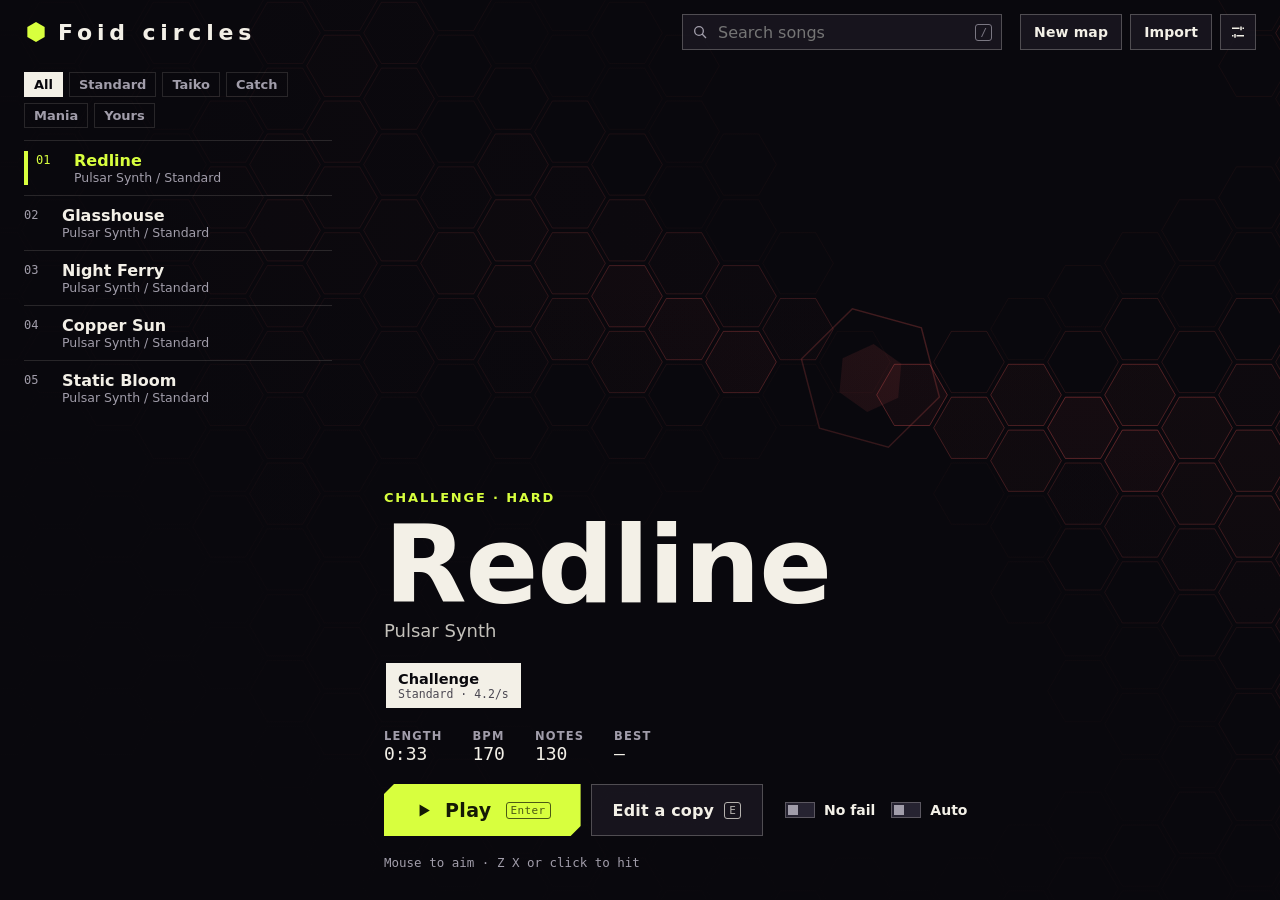
==== index.html @ f49dcea0 "Change title and logo text from 'Pulsar' to 'Foid circles'" ====
<!DOCTYPE html>
<html lang="en">
<head>
<meta charset="utf-8">
<meta name="viewport" content="width=device-width, initial-scale=1">
<title>Foid circles</title>
<link rel="stylesheet" href="css/style.css">
</head>
<body>

<svg width="0" height="0" style="position:absolute" aria-hidden="true">
  <symbol id="i-hex" viewBox="0 0 24 24"><path d="M12 2l8.66 5v10L12 22l-8.66-5V7z" fill="currentColor"/></symbol>
  <symbol id="i-play" viewBox="0 0 24 24"><path d="M7 4.5v15L20 12z" fill="currentColor"/></symbol>
  <symbol id="i-pause" viewBox="0 0 24 24"><path d="M6 4.5h4.5v15H6zM13.5 4.5H18v15h-4.5z" fill="currentColor"/></symbol>
  <symbol id="i-back" viewBox="0 0 24 24"><path d="M14.5 5l-7 7 7 7" fill="none" stroke="currentColor" stroke-width="2.4"/></symbol>
  <symbol id="i-gear" viewBox="0 0 24 24"><path d="M4 7h10M18 7h2M4 17h2M10 17h10" fill="none" stroke="currentColor" stroke-width="2"/><path d="M16 4.5v5M8 14.5v5" fill="none" stroke="currentColor" stroke-width="2"/></symbol>
  <symbol id="i-search" viewBox="0 0 24 24"><path d="M10.5 4a6.5 6.5 0 1 1 0 13 6.5 6.5 0 0 1 0-13zM15.5 15.5L21 21" fill="none" stroke="currentColor" stroke-width="2"/></symbol>
  <symbol id="i-undo" viewBox="0 0 24 24"><path d="M9 5L4 10l5 5M4 10h10a5 5 0 0 1 0 10h-3" fill="none" stroke="currentColor" stroke-width="2"/></symbol>
  <symbol id="i-redo" viewBox="0 0 24 24"><path d="M15 5l5 5-5 5M20 10H10a5 5 0 0 0 0 10h3" fill="none" stroke="currentColor" stroke-width="2"/></symbol>
  <symbol id="i-start" viewBox="0 0 24 24"><path d="M6 5v14M19 5L9 12l10 7z" fill="currentColor" stroke="currentColor" stroke-width="1.6"/></symbol>
  <symbol id="i-prev" viewBox="0 0 24 24"><path d="M12 5L3 12l9 7zM21 5l-9 7 9 7z" fill="currentColor"/></symbol>
  <symbol id="i-next" viewBox="0 0 24 24"><path d="M12 5l9 7-9 7zM3 5l9 7-9 7z" fill="currentColor"/></symbol>
  <symbol id="i-select" viewBox="0 0 24 24"><path d="M6 3l13 9.5-6 1 3.5 6.5-2.5 1.3-3.4-6.6L6 19z" fill="currentColor"/></symbol>
  <symbol id="i-note" viewBox="0 0 24 24"><path d="M12 3l7.8 4.5v9L12 21l-7.8-4.5v-9z" fill="none" stroke="currentColor" stroke-width="2.2"/><path d="M12 9l2.6 1.5v3L12 15l-2.6-1.5v-3z" fill="currentColor"/></symbol>
  <symbol id="i-slider" viewBox="0 0 24 24"><path d="M5 18C5 8 12 16 19 6" fill="none" stroke="currentColor" stroke-width="2.4"/><path d="M5 15.5l2.2 1.2v2.6L5 20.5l-2.2-1.2v-2.6zM19 3.5l2.2 1.2v2.6L19 8.5l-2.2-1.2V4.7z" fill="currentColor"/></symbol>
  <symbol id="i-spin" viewBox="0 0 24 24"><path d="M12 3l7.8 4.5v9L12 21l-7.8-4.5V9" fill="none" stroke="currentColor" stroke-width="2"/><path d="M12 8l3.5 2v4L12 16l-3.5-2v-2" fill="none" stroke="currentColor" stroke-width="2"/></symbol>
  <symbol id="i-rec" viewBox="0 0 24 24"><path d="M12 4l6.9 4v8L12 20l-6.9-4V8z" fill="currentColor"/></symbol>
  <symbol id="i-down" viewBox="0 0 24 24"><path d="M12 3v12M6.5 10l5.5 5.5 5.5-5.5M4 20.5h16" fill="none" stroke="currentColor" stroke-width="2"/></symbol>
</svg>

<canvas id="stage"></canvas>
<canvas id="art" class="hidden"></canvas>

<!-- ============ Song select ============ -->
<section id="menu" class="screen hidden">
  <header class="topbar">
    <div class="logo"><svg class="i"><use href="#i-hex"/></svg><span>Foid circles</span></div>
    <label class="search">
      <svg class="i" aria-hidden="true"><use href="#i-search"/></svg>
      <input id="search" type="search" placeholder="Search songs" aria-label="Search songs" autocomplete="off">
      <kbd>/</kbd>
    </label>
    <div class="top-actions">
      <button class="btn" id="btn-new">New map</button>
      <button class="btn" id="btn-import">Import</button>
      <button class="btn square" id="btn-settings" aria-label="Settings"><svg class="i" aria-hidden="true"><use href="#i-gear"/></svg></button>
      <input type="file" id="file" accept=".osz,.olz,.osu" multiple class="hidden">
    </div>
  </header>

  <div class="crate">
    <nav class="index" aria-label="Songs">
      <div class="filters" id="filters"></div>
      <ol id="library"></ol>
    </nav>

    <main class="hero" id="hero">
      <div id="notice" class="hidden" role="alert"></div>
      <p class="kicker" id="hero-kicker"></p>
      <h1 id="hero-title"></h1>
      <p class="artist" id="hero-artist"></p>
      <div class="diffs" id="hero-diffs" role="radiogroup" aria-label="Difficulty"></div>
      <dl class="facts" id="hero-facts"></dl>
      <div class="actions">
        <button class="play" id="btn-play"><svg class="i" aria-hidden="true"><use href="#i-play"/></svg>Play<kbd>Enter</kbd></button>
        <button class="btn big" id="btn-edit"><span id="btn-edit-label">Edit</span><kbd>E</kbd></button>
        <div class="mods">
          <label class="switch"><input type="checkbox" id="mod-nofail"><span class="track"></span><span>No fail</span></label>
          <label class="switch"><input type="checkbox" id="mod-auto"><span class="track"></span><span>Auto</span></label>
        </div>
      </div>
      <div class="hero-foot">
        <p class="keyline" id="hero-keys"></p>
        <button class="link" id="btn-remove">Remove</button>
      </div>
    </main>
  </div>

  <aside id="settings" class="drawer" aria-label="Settings">
    <div class="drawer-head">
      <h2>Settings</h2>
      <button class="btn" id="settings-close">Done</button>
    </div>
    <h3>Sound</h3>
    <label class="slide"><span class="slide-top"><span>Music</span><output id="set-music-val"></output></span><input type="range" id="set-music" min="0" max="1" step="0.05"></label>
    <label class="slide"><span class="slide-top"><span>Hit sounds</span><output id="set-sfx-val"></output></span><input type="range" id="set-sfx" min="0" max="1" step="0.05"></label>
    <label class="slide"><span class="slide-top"><span>Audio offset</span><output id="set-offset-val"></output></span><input type="range" id="set-offset" min="-150" max="150" step="5"><small>If you always hit late, raise this. If early, lower it.</small></label>
    <h3>Gameplay</h3>
    <label class="slide"><span class="slide-top"><span>Mania scroll time</span><output id="set-scroll-val"></output></span><input type="range" id="set-scroll" min="250" max="1500" step="25"><small>Lower means faster notes.</small></label>
    <h3>Controls</h3>
    <dl class="ctl">
      <div><dt>Standard</dt><dd>Mouse to aim, <kbd>Z</kbd> <kbd>X</kbd> or click</dd></div>
      <div><dt>Taiko</dt><dd><kbd>F</kbd> <kbd>J</kbd> center, <kbd>D</kbd> <kbd>K</kbd> rim</dd></div>
      <div><dt>Catch</dt><dd><kbd>←</kbd> <kbd>→</kbd> move, <kbd>Shift</kbd> dash</dd></div>
      <div><dt>Mania</dt><dd>Keys shown under the columns</dd></div>
      <div><dt>In a song</dt><dd><kbd>Esc</kbd> pause, <kbd>Space</kbd> skip intro</dd></div>
    </dl>
  </aside>

  <section id="newmap" class="modal hidden" role="dialog" aria-modal="true" aria-labelledby="nm-heading">
    <form class="sheet" id="newmap-form">
      <h2 id="nm-heading">New map</h2>
      <div class="sheet-row">
        <span class="sheet-label">Song</span>
        <button type="button" class="btn wide file-btn" id="nm-pick"><span id="nm-file-name">Choose an audio file</span></button>
        <input type="file" id="nm-file" accept="audio/*,.mp3,.ogg,.wav,.flac,.m4a" class="hidden">
        <span class="sheet-or">or use a Pulsar song</span>
        <div class="chips" id="nm-sources"></div>
      </div>
      <div class="sheet-grid">
        <label class="field-stack"><span>Title</span><input type="text" id="nm-title" autocomplete="off"></label>
        <label class="field-stack"><span>Artist</span><input type="text" id="nm-artist" autocomplete="off"></label>
        <label class="field-stack"><span>Mapped by</span><input type="text" id="nm-creator" autocomplete="off"></label>
      </div>
      <div class="sheet-row">
        <span class="sheet-label">Type of map</span>
        <div class="modes" id="nm-modes">
          <button type="button" data-mode="0"><b>Standard</b><small>Aim and click</small></button>
          <button type="button" data-mode="1"><b>Taiko</b><small>Two drums, one lane</small></button>
          <button type="button" data-mode="2"><b>Catch</b><small>Slide to catch</small></button>
          <button type="button" data-mode="3"><b>Mania</b><small>Falling columns</small></button>
        </div>
        <div class="stepper hidden" id="nm-keys-row">
          <span>Keys</span>
          <button type="button" class="btn" id="nm-keys-down" aria-label="Fewer keys">−</button>
          <b id="nm-keys">4</b>
          <button type="button" class="btn" id="nm-keys-up" aria-label="More keys">+</button>
        </div>
      </div>
      <p id="nm-error" class="sheet-error hidden" role="alert"></p>
      <div class="sheet-foot">
        <span class="sheet-need" id="nm-need">Pick a song to continue.</span>
        <button type="button" class="btn" id="nm-cancel">Cancel</button>
        <button type="submit" class="play small" id="nm-create">Start mapping</button>
      </div>
    </form>
  </section>
</section>

<!-- ============ Loading ============ -->
<section id="loading" class="screen center hidden">
  <div class="loader">
    <svg class="i spinner" aria-hidden="true"><use href="#i-hex"/></svg>
    <div id="loading-text" role="status">Loading</div>
  </div>
</section>

<!-- ============ Pause ============ -->
<section id="pause" class="screen center dim hidden">
  <div class="pause-box">
    <p class="kicker" id="pause-song"></p>
    <h2>Paused</h2>
    <div class="stack">
      <button class="play" id="btn-resume"><svg class="i" aria-hidden="true"><use href="#i-play"/></svg>Continue<kbd>Esc</kbd></button>
      <button class="btn big" id="btn-retry">Start over</button>
      <button class="btn big" id="btn-quit">Quit to songs</button>
    </div>
  </div>
</section>

<!-- ============ Results ============ -->
<section id="results" class="screen center hidden">
  <div class="results">
    <div class="grade" id="res-grade-wrap">
      <svg viewBox="0 0 100 100" aria-hidden="true"><path d="M50 3l40.7 23.5v47L50 97 9.3 73.5v-47z"/></svg>
      <span id="res-grade"></span>
    </div>
    <div class="res-body">
      <p class="kicker" id="res-sub"></p>
      <h2 id="res-title"></h2>
      <p class="res-score" id="res-score"></p>
      <p class="res-new hidden" id="res-best">New best score</p>
      <dl class="facts">
        <div><dt>Accuracy</dt><dd id="res-acc"></dd></div>
        <div><dt>Best combo</dt><dd id="res-combo"></dd></div>
      </dl>
      <div class="hitbar" aria-hidden="true">
        <i id="res-bar-perfect" class="p"></i><i id="res-bar-great" class="g"></i><i id="res-bar-ok" class="o"></i><i id="res-bar-miss" class="m"></i>
      </div>
      <dl class="hits">
        <div class="p"><dt>Perfect</dt><dd id="res-perfect"></dd></div>
        <div class="g"><dt>Great</dt><dd id="res-great"></dd></div>
        <div class="o"><dt>OK</dt><dd id="res-ok"></dd></div>
        <div class="m"><dt>Miss</dt><dd id="res-miss"></dd></div>
      </dl>
      <p class="res-timing" id="res-timing"></p>
      <div class="actions">
        <button class="play" id="res-retry"><svg class="i" aria-hidden="true"><use href="#i-play"/></svg>Play again<kbd>Enter</kbd></button>
        <button class="btn big" id="res-back">Back to songs<kbd>Esc</kbd></button>
      </div>
    </div>
  </div>
</section>

<!-- ============ Editor ============ -->
<section id="editor" class="screen hidden">
  <header class="ed-top">
    <button class="btn" id="ed-exit"><svg class="i" aria-hidden="true"><use href="#i-back"/></svg>Songs</button>
    <div class="ed-name">
      <b id="ed-title"></b>
      <span><span id="ed-version"></span> · <span id="ed-mode"></span> · <span id="ed-saved">All changes saved</span></span>
    </div>
    <div class="ed-top-actions">
      <button class="btn square" id="ed-undo" aria-label="Undo" title="Undo (Ctrl+Z)"><svg class="i" aria-hidden="true"><use href="#i-undo"/></svg></button>
      <button class="btn square" id="ed-redo" aria-label="Redo" title="Redo (Ctrl+Y)"><svg class="i" aria-hidden="true"><use href="#i-redo"/></svg></button>
      <button class="btn" id="ed-help-btn" title="Keyboard shortcuts (?)">Help</button>
      <button class="btn" id="ed-export" title="Save as an .osz file"><svg class="i" aria-hidden="true"><use href="#i-down"/></svg>Export</button>
      <button class="btn" id="ed-watch" title="Watch it play itself (Shift+T)">Watch</button>
      <button class="play small" id="ed-test" title="Play from the playhead (T)"><svg class="i" aria-hidden="true"><use href="#i-play"/></svg>Test<kbd>T</kbd></button>
    </div>
  </header>

  <aside class="ed-left">
    <h3>Tools</h3>
    <div id="ed-tools"></div>
    <h3>Snap <kbd>[</kbd> <kbd>]</kbd></h3>
    <div id="ed-snaps"></div>
    <h3>Options</h3>
    <div id="ed-opts"></div>
  </aside>

  <div class="ed-stage">
    <canvas id="ed-canvas"></canvas>
    <p id="ed-hint" class="ed-hint"></p>
    <p id="ed-rec-banner" class="ed-rec hidden">Recording. Press <span id="ed-hint-keys"></span> along with the song. <kbd>Esc</kbd> stops.</p>
    <div id="ed-empty" class="ed-empty hidden">
      <h3>Three steps to a map</h3>
      <ol>
        <li>Open <b>Timing</b> and check the beat. Turn on the metronome and press <kbd>Space</kbd>.</li>
        <li>Place notes with the mouse, or press <kbd>R</kbd> and tap along with the song.</li>
        <li>Press <kbd>T</kbd> to play it. <kbd>Esc</kbd> brings you back here.</li>
      </ol>
    </div>
    <div id="ed-toast" class="ed-toast hidden" role="status"></div>
  </div>

  <aside class="ed-right">
    <div id="ed-tabs" class="ed-tabs" role="tablist">
      <button data-tab="note" role="tab">Note</button>
      <button data-tab="timing" role="tab">Timing</button>
      <button data-tab="map" role="tab">Map</button>
    </div>
    <div id="ed-panel-body" class="ed-panel"></div>
    <input type="file" id="ed-bg-file" accept="image/*" class="hidden">
  </aside>

  <footer class="ed-bottom">
    <div class="ed-transport">
      <button class="btn square" id="ed-start" aria-label="Go to start" title="Go to start (Home)"><svg class="i" aria-hidden="true"><use href="#i-start"/></svg></button>
      <button class="btn square" id="ed-back-step" aria-label="Back one beat" title="Back one beat (Down arrow)"><svg class="i" aria-hidden="true"><use href="#i-prev"/></svg></button>
      <button class="play square" id="ed-play" aria-label="Play" title="Play or pause (Space)"><svg class="i" aria-hidden="true"><use id="ed-play-icon" href="#i-play"/></svg></button>
      <button class="btn square" id="ed-fwd-step" aria-label="Forward one beat" title="Forward one beat (Up arrow)"><svg class="i" aria-hidden="true"><use href="#i-next"/></svg></button>
      <div class="ed-clock"><b id="ed-time">0:00.000</b><span id="ed-pos"></span></div>
      <div class="ed-spacer"></div>
      <button class="btn rec" id="ed-record" aria-pressed="false" title="Tap along to place notes (R)"><svg class="i" aria-hidden="true"><use href="#i-rec"/></svg>Record<kbd>R</kbd></button>
      <div class="ed-rate" id="ed-rate" role="group" aria-label="Playback speed"></div>
    </div>
    <div class="ed-line-wrap"><canvas id="ed-line"></canvas></div>
  </footer>

  <div id="ed-help" class="modal hidden" role="dialog" aria-modal="true" aria-labelledby="ed-help-title">
    <div class="sheet">
      <h2 id="ed-help-title">Keys and mouse</h2>
      <dl class="ctl two">
        <div><dt>Play or pause</dt><dd><kbd>Space</kbd></dd></div>
        <div><dt>Move by snap</dt><dd><kbd>←</kbd> <kbd>→</kbd> or mouse wheel</dd></div>
        <div><dt>Move by beat</dt><dd><kbd>↑</kbd> <kbd>↓</kbd> or <kbd>Shift</kbd> + wheel</dd></div>
        <div><dt>Zoom</dt><dd><kbd>Ctrl</kbd> + wheel</dd></div>
        <div><dt>Choose a tool</dt><dd><kbd>1</kbd> to <kbd>5</kbd></dd></div>
        <div><dt>Finer or coarser snap</dt><dd><kbd>[</kbd> <kbd>]</kbd></dd></div>
        <div><dt>Delete a note</dt><dd>Right-click it, or <kbd>Del</kbd></dd></div>
        <div><dt>Remove a slider point</dt><dd>Double-click it</dd></div>
        <div><dt>Undo, redo</dt><dd><kbd>Ctrl</kbd> <kbd>Z</kbd>, <kbd>Ctrl</kbd> <kbd>Y</kbd></dd></div>
        <div><dt>Copy, cut, paste</dt><dd><kbd>Ctrl</kbd> <kbd>C</kbd> <kbd>X</kbd> <kbd>V</kbd></dd></div>
        <div><dt>Select all</dt><dd><kbd>Ctrl</kbd> <kbd>A</kbd></dd></div>
        <div><dt>Move selection in time</dt><dd><kbd>Ctrl</kbd> <kbd>←</kbd> <kbd>→</kbd></dd></div>
        <div><dt>Record</dt><dd><kbd>R</kbd>, then tap along</dd></div>
        <div><dt>Test from here</dt><dd><kbd>T</kbd></dd></div>
        <div><dt>Watch it play</dt><dd><kbd>Shift</kbd> <kbd>T</kbd></dd></div>
        <div><dt>Metronome, hit sounds</dt><dd><kbd>M</kbd>, <kbd>H</kbd></dd></div>
        <div><dt>New combo</dt><dd><kbd>N</kbd></dd></div>
        <div><dt>Grid</dt><dd><kbd>G</kbd></dd></div>
      </dl>
      <div class="sheet-foot"><button class="btn" id="ed-help-close">Close</button></div>
    </div>
  </div>
</section>

<script src="js/mapformat.js"></script>
<script src="js/mapwrite.js"></script>
<script src="js/music.js"></script>
<script src="js/game.js"></script>
<script src="js/modes.js"></script>
<script src="js/art.js"></script>
<script src="js/editor.js"></script>
<script src="js/app.js"></script>
</body>
</html>
---- css/style.css ----
:root {
  --ink-0: #09080d; --ink-1: #111017; --ink-2: #1a1822; --ink-3: #262331;
  --line: rgba(243, 240, 231, 0.13); --line-2: rgba(243, 240, 231, 0.26);
  --bone: #f3f0e7; --mute: #a19daa; --acid: #d8ff3e; --acid-ink: #151a05;
  --coral: #ff7a66; --teal: #5eead4; --violet: #a5b4fc; --honey: #ffd479; --red: #ff4d5e;
  --display: "Bahnschrift", "DIN Alternate", "Avenir Next Condensed", "Segoe UI", system-ui, sans-serif;
  --mono: "Cascadia Mono", ui-monospace, Consolas, monospace;
  --cut: polygon(10px 0, 100% 0, 100% calc(100% - 10px), calc(100% - 10px) 100%, 0 100%, 0 10px);
  font-family: var(--display);
  color-scheme: dark;
}
* { box-sizing: border-box; }
html, body { margin: 0; height: 100%; background: var(--ink-0); color: var(--bone); overflow: hidden; }
.hidden { display: none !important; }
button { font: inherit; color: inherit; cursor: pointer; background: none; border: 0; padding: 0; }
button:disabled { cursor: not-allowed; opacity: 0.4; }
:focus-visible { outline: 2px solid var(--acid); outline-offset: 2px; }
input { font: inherit; color: inherit; }
h1, h2, h3, p, ol, dl, dd { margin: 0; padding: 0; }
ol { list-style: none; }
.i { width: 1em; height: 1em; flex: none; display: inline-block; }

kbd {
  font: 500 11px/1 var(--mono);
  color: inherit; opacity: 0.72;
  border: 1px solid currentColor; border-radius: 3px;
  padding: 2px 4px; margin-left: 2px;
}

#stage { position: fixed; inset: 0; width: 100%; height: 100%; display: block; touch-action: none; }
#stage.live { cursor: none; }
#art { position: fixed; inset: 0; width: 100%; height: 100%; display: block; z-index: 1; }
.screen { position: fixed; inset: 0; z-index: 2; }
.center { display: grid; place-items: center; padding: 20px; }
.dim { background: rgba(9, 8, 13, 0.82); }

/* ---------- Controls ---------- */

.btn {
  display: inline-flex; align-items: center; justify-content: center; gap: 8px;
  min-height: 36px; padding: 0 14px;
  background: rgba(26, 24, 34, 0.82);
  box-shadow: inset 0 0 0 1px var(--line-2);
  font-weight: 600; font-size: 14px; letter-spacing: 0.01em;
  transition: background 0.1s, color 0.1s;
}
.btn:hover:not(:disabled) { background: var(--bone); color: var(--ink-0); }
.btn.big { min-height: 52px; padding: 0 22px; font-size: 16px; }
.btn.square { width: 36px; padding: 0; font-size: 18px; }
.btn.wide { width: 100%; }
.btn.small { min-height: 30px; padding: 0 8px; font-family: var(--mono); font-weight: 500; font-size: 12px; }
.btn[aria-pressed="true"] { background: var(--acid); color: var(--acid-ink); box-shadow: none; }
.btn.danger:hover:not(:disabled) { background: var(--red); color: #1c0408; }
.btn.primary-soft { box-shadow: inset 0 0 0 1px var(--acid); color: var(--acid); }
.btn.primary-soft:hover { background: var(--acid); color: var(--acid-ink); }

.play {
  display: inline-flex; align-items: center; justify-content: center; gap: 12px;
  min-height: 52px; padding: 0 30px;
  background: var(--acid); color: var(--acid-ink);
  font-weight: 700; font-size: 19px; letter-spacing: 0.02em;
  clip-path: var(--cut);
  transition: background 0.1s, transform 0.08s;
}
.play:hover:not(:disabled) { background: #e8ff7d; }
.play:active:not(:disabled) { transform: translateY(1px); }
.play.small { min-height: 36px; padding: 0 16px; font-size: 14px; gap: 8px; }
.play.square { width: 44px; min-height: 44px; padding: 0; font-size: 20px; clip-path: polygon(7px 0, 100% 0, 100% calc(100% - 7px), calc(100% - 7px) 100%, 0 100%, 0 7px); }

.link { color: var(--mute); font-size: 13px; text-decoration: underline; text-underline-offset: 3px; }
.link:hover { color: var(--bone); }
.link.armed { color: var(--red); }

.chip {
  padding: 5px 10px; font-size: 13px; font-weight: 600; color: var(--mute);
  box-shadow: inset 0 0 0 1px var(--line);
}
.chip:hover { color: var(--bone); box-shadow: inset 0 0 0 1px var(--line-2); }
.chip[aria-pressed="true"] { background: var(--bone); color: var(--ink-0); box-shadow: none; }

.switch { display: inline-flex; align-items: center; gap: 9px; font-size: 14px; font-weight: 600; cursor: pointer; }
.switch input { position: absolute; opacity: 0; width: 1px; height: 1px; }
.switch .track { width: 30px; height: 16px; background: var(--ink-3); box-shadow: inset 0 0 0 1px var(--line-2); position: relative; flex: none; transition: background 0.1s; }
.switch .track::after { content: ""; position: absolute; left: 3px; top: 3px; width: 10px; height: 10px; background: var(--mute); transition: transform 0.1s, background 0.1s; }
.switch input:checked + .track { background: var(--acid); }
.switch input:checked + .track::after { transform: translateX(14px); background: var(--acid-ink); }
.switch input:focus-visible + .track { outline: 2px solid var(--acid); outline-offset: 2px; }
.switch kbd { margin-left: auto; }

input[type=range] { width: 100%; accent-color: var(--acid); margin: 6px 0 0; height: 18px; }
.slide { display: block; margin-bottom: 16px; font-size: 14px; }
.slide-top { display: flex; justify-content: space-between; gap: 8px; font-weight: 600; }
.slide output { font: 500 12.5px var(--mono); color: var(--mute); }
.slide small { display: block; color: var(--mute); font-size: 12.5px; margin-top: 2px; }

.field-stack { display: block; font-size: 13px; color: var(--mute); font-weight: 600; margin-bottom: 10px; }
.field-stack input, .field-inline input, .bigfield input {
  width: 100%; background: var(--ink-0); border: 0; box-shadow: inset 0 0 0 1px var(--line-2);
  color: var(--bone); padding: 8px 10px; font-weight: 500; margin-top: 4px; border-radius: 0;
}
.field-stack input:focus, .field-inline input:focus, .bigfield input:focus { outline: 0; box-shadow: inset 0 0 0 2px var(--acid); }

.stepper { display: flex; align-items: center; gap: 8px; margin: 10px 0; font-size: 14px; font-weight: 600; }
.stepper > span { flex: 1; }
.stepper b { min-width: 24px; text-align: center; font: 600 16px var(--mono); }
.stepper .btn { width: 32px; min-height: 32px; padding: 0; font-size: 18px; }

/* ---------- Song select ---------- */

#menu { display: grid; grid-template-rows: auto 1fr; background: transparent; }
body.dropping #menu { box-shadow: inset 0 0 0 3px var(--acid); }
.topbar { display: flex; align-items: center; gap: 18px; padding: 14px 24px; }
.logo { display: flex; align-items: center; gap: 10px; font-size: 22px; font-weight: 700; letter-spacing: 0.22em; }
.logo .i { color: var(--acid); font-size: 24px; }
.search { display: flex; align-items: center; gap: 8px; flex: 0 1 320px; margin-left: auto; padding: 0 10px; height: 36px; background: rgba(26, 24, 34, 0.82); box-shadow: inset 0 0 0 1px var(--line-2); color: var(--mute); }
.search:focus-within { box-shadow: inset 0 0 0 2px var(--acid); }
.search input { flex: 1; min-width: 0; background: none; border: 0; outline: 0; color: var(--bone); }
.search input::-webkit-search-cancel-button { display: none; }
.top-actions { display: flex; gap: 8px; }

.crate { display: grid; grid-template-columns: minmax(250px, 340px) 1fr; min-height: 0; }
.index { display: flex; flex-direction: column; min-height: 0; padding-left: 24px; }
.filters { display: flex; flex-wrap: wrap; gap: 6px; padding: 8px 12px 12px 0; }
#library { flex: 1; overflow-y: auto; padding-right: 8px; padding-bottom: 20px; scrollbar-width: thin; scrollbar-color: var(--ink-3) transparent; }
.none { color: var(--mute); padding: 16px 0; font-size: 14px; }

.song {
  display: grid; grid-template-columns: 30px 1fr; column-gap: 8px; width: 100%; text-align: left;
  padding: 10px 10px 10px 0; border-top: 1px solid var(--line); position: relative;
  transition: padding 0.12s;
}
.song .num { grid-row: 1 / 3; font: 500 12px/1.6 var(--mono); color: var(--mute); }
.song-title { font-size: 16px; font-weight: 600; overflow: hidden; text-overflow: ellipsis; white-space: nowrap; }
.song-sub { font-size: 12.5px; color: var(--mute); overflow: hidden; text-overflow: ellipsis; white-space: nowrap; }
.song:hover .song-title { color: var(--acid); }
.song[aria-current="true"] { padding-left: 12px; }
.song[aria-current="true"]::before { content: ""; position: absolute; left: 0; top: 10px; bottom: 10px; width: 4px; background: var(--acid); }
.song[aria-current="true"] .num, .song[aria-current="true"] .song-title { color: var(--acid); }

.hero { display: flex; flex-direction: column; justify-content: flex-end; padding: 16px 40px 28px 44px; min-width: 0; overflow-y: auto; }
.hero.blank > * { visibility: hidden; }
#notice { background: #2b0f14; box-shadow: inset 0 0 0 1px var(--red); color: #ffd1d6; padding: 10px 14px; margin-bottom: auto; font-size: 14px; overflow-wrap: anywhere; }
.kicker { color: var(--acid); font-size: 13px; font-weight: 600; letter-spacing: 0.14em; text-transform: uppercase; overflow-wrap: anywhere; }
#hero-title {
  font-size: min(calc(150vw / var(--len, 10)), clamp(46px, 8.4vw, 124px));
  font-stretch: condensed; line-height: 0.96; font-weight: 700; letter-spacing: -0.012em;
  margin: 8px 0 4px; overflow-wrap: anywhere;
}
.artist { font-size: 18px; color: var(--bone); opacity: 0.8; overflow-wrap: anywhere; }

.diffs { display: flex; flex-wrap: wrap; gap: 6px; margin: 20px 0 16px; max-height: 148px; overflow-y: auto; padding: 2px; scrollbar-width: thin; scrollbar-color: var(--ink-3) transparent; }
.diff { position: relative; display: flex; flex-direction: column; align-items: flex-start; min-width: 118px; max-width: 240px; padding: 8px 12px 10px; background: rgba(17, 16, 23, 0.82); box-shadow: inset 0 0 0 1px var(--line-2); text-align: left; }
.diff:hover { box-shadow: inset 0 0 0 1px var(--bone); }
.diff-name { font-weight: 700; font-size: 14.5px; max-width: 100%; overflow: hidden; text-overflow: ellipsis; white-space: nowrap; }
.diff-sub { font: 500 11.5px var(--mono); color: var(--mute); }
.diff-bar { position: absolute; left: 0; bottom: 0; height: 3px; width: var(--fill); background: var(--acid); }
.diff[aria-checked="true"] { background: var(--bone); color: var(--ink-0); box-shadow: none; }
.diff[aria-checked="true"] .diff-sub { color: #4b4852; }
.diff[aria-checked="true"] .diff-bar { background: var(--ink-0); }

.facts { display: flex; flex-wrap: wrap; gap: 8px 30px; margin-bottom: 20px; }
.facts dt { font-size: 11.5px; color: var(--mute); font-weight: 600; letter-spacing: 0.1em; text-transform: uppercase; }
.facts dd { font: 500 18px var(--mono); }
.actions { display: flex; flex-wrap: wrap; align-items: center; gap: 10px; }
.mods { display: flex; gap: 16px; margin-left: 12px; }
.hero-foot { display: flex; justify-content: space-between; align-items: center; gap: 12px; margin-top: 16px; min-height: 20px; }
.keyline { font: 500 12.5px var(--mono); color: var(--mute); }

.drawer {
  position: absolute; top: 0; right: 0; bottom: 0; width: min(360px, 100%); z-index: 4;
  background: var(--ink-1); box-shadow: -1px 0 0 var(--line-2), -30px 0 60px rgba(0, 0, 0, 0.5);
  padding: 20px 24px; overflow-y: auto;
  transform: translateX(105%); visibility: hidden; transition: transform 0.16s ease-out, visibility 0.16s;
}
.drawer.open { transform: none; visibility: visible; }
.drawer-head { display: flex; justify-content: space-between; align-items: center; margin-bottom: 8px; }
.drawer-head h2 { font-size: 22px; }
.drawer h3, .ed-left h3 { font-size: 11.5px; color: var(--mute); font-weight: 600; letter-spacing: 0.12em; text-transform: uppercase; }
.drawer h3 { margin: 20px 0 12px; }
.ctl div { display: grid; grid-template-columns: 84px 1fr; gap: 8px; padding: 7px 0; border-top: 1px solid var(--line); font-size: 13.5px; align-items: baseline; }
.ctl dt { color: var(--mute); }
.ctl.two { display: grid; grid-template-columns: 1fr 1fr; column-gap: 28px; }
.ctl.two div { grid-template-columns: 1fr auto; }

.modal { position: absolute; inset: 0; z-index: 5; display: grid; place-items: center; padding: 20px; background: rgba(9, 8, 13, 0.78); overflow-y: auto; }
.sheet { width: min(640px, 100%); background: var(--ink-1); box-shadow: inset 0 0 0 1px var(--line-2); padding: 24px 26px; }
.sheet h2 { font-size: 26px; margin-bottom: 16px; }
.sheet-row { margin-bottom: 16px; }
.sheet-label { display: block; font-size: 13px; color: var(--mute); font-weight: 600; margin-bottom: 6px; }
.sheet-or { display: block; font-size: 12.5px; color: var(--mute); margin: 8px 0 6px; }
.sheet-grid { display: grid; grid-template-columns: 1fr 1fr 1fr; gap: 0 12px; margin-bottom: 6px; }
.chips { display: flex; flex-wrap: wrap; gap: 6px; }
.file-btn span { overflow: hidden; text-overflow: ellipsis; white-space: nowrap; }
.modes { display: grid; grid-template-columns: repeat(4, 1fr); gap: 6px; }
.modes button { padding: 10px 12px; text-align: left; box-shadow: inset 0 0 0 1px var(--line-2); }
.modes button:hover { box-shadow: inset 0 0 0 1px var(--bone); }
.modes b { display: block; font-size: 15px; }
.modes small { font-size: 12px; color: var(--mute); }
.modes button[aria-pressed="true"] { background: var(--acid); color: var(--acid-ink); box-shadow: none; }
.modes button[aria-pressed="true"] small { color: #3e4a10; }
.sheet-error { color: #ffc2c8; font-size: 14px; margin-bottom: 12px; }
.sheet-foot { display: flex; justify-content: flex-end; align-items: center; gap: 10px; margin-top: 8px; }
.sheet-need { margin-right: auto; color: var(--mute); font-size: 13px; }

/* ---------- Loading, pause, results ---------- */

.loader { display: flex; flex-direction: column; align-items: center; gap: 16px; font-size: 18px; color: var(--bone); text-align: center; }
.spinner { font-size: 42px; color: var(--acid); animation: beat 0.9s ease-in-out infinite; }
@keyframes beat { 0%, 100% { transform: scale(0.72) rotate(0); opacity: 0.6; } 50% { transform: scale(1) rotate(60deg); opacity: 1; } }
@media (prefers-reduced-motion: reduce) { .spinner { animation: none; } }

.pause-box { width: min(320px, 100%); }
.pause-box h2 { font-size: 64px; font-stretch: condensed; line-height: 1; margin: 6px 0 22px; }
.stack { display: grid; gap: 8px; }
.stack > * { width: 100%; }

.results { display: flex; align-items: center; gap: 48px; width: min(860px, 100%); max-height: 100%; overflow-y: auto; }
.grade { position: relative; width: min(30vw, 270px); min-width: 150px; aspect-ratio: 1; flex: none; display: grid; place-items: center; color: var(--acid); }
.grade svg { position: absolute; inset: 0; width: 100%; height: 100%; }
.grade path { fill: rgba(216, 255, 62, 0.08); stroke: currentColor; stroke-width: 1.6; }
.grade span { position: relative; font-size: min(14vw, 130px); font-weight: 700; font-stretch: condensed; line-height: 1; }
.grade[data-grade=A], .grade[data-grade=B] { color: var(--teal); }
.grade[data-grade=C] { color: var(--honey); }
.grade[data-grade=D], .grade[data-grade=F] { color: var(--coral); }
.grade[data-grade=D] path, .grade[data-grade=F] path { fill: rgba(255, 122, 102, 0.08); }
.res-body { flex: 1; min-width: 0; }
.res-body h2 { font-size: 34px; font-stretch: condensed; line-height: 1.05; margin-top: 4px; overflow-wrap: anywhere; }
.res-score { font: 500 clamp(38px, 6vw, 60px)/1.1 var(--mono); letter-spacing: -0.03em; margin: 10px 0 4px; }
.res-new { color: var(--acid); font-weight: 700; margin-bottom: 8px; }
.res-body .facts { margin: 12px 0 14px; }
.hitbar { display: flex; height: 6px; background: var(--ink-3); margin-bottom: 8px; }
.hitbar i { width: var(--share, 0); display: block; }
.hitbar .p, .hits .p dd { background: var(--acid); }
.hitbar .g, .hits .g dd { background: var(--teal); }
.hitbar .o, .hits .o dd { background: var(--honey); }
.hitbar .m, .hits .m dd { background: var(--red); }
.hits { display: grid; grid-template-columns: repeat(4, 1fr); gap: 12px; }
.hits dt { font-size: 12.5px; color: var(--mute); font-weight: 600; }
.hits dd { font: 500 20px var(--mono); background: none !important; }
.hits .p dd { color: var(--acid); } .hits .g dd { color: var(--teal); } .hits .o dd { color: var(--honey); } .hits .m dd { color: var(--red); }
.res-timing { color: var(--mute); font-size: 14px; margin: 12px 0 18px; }

/* ---------- Editor ---------- */

#editor {
  background: var(--ink-0);
  display: grid;
  grid-template: "top top top" auto "left stage right" 1fr "bottom bottom bottom" auto / 132px 1fr 256px;
  min-height: 0;
}
.ed-top { grid-area: top; display: flex; align-items: center; gap: 14px; padding: 8px 12px; border-bottom: 1px solid var(--line); min-width: 0; }
.ed-name { flex: 1; min-width: 60px; display: flex; flex-direction: column; line-height: 1.25; overflow: hidden; }
.ed-name > * { overflow: hidden; text-overflow: ellipsis; white-space: nowrap; }
.ed-name b { font-size: 15px; }
.ed-name > span { font-size: 12.5px; color: var(--mute); }
.ed-top-actions { display: flex; align-items: center; gap: 6px; }

.ed-left { grid-area: left; padding: 10px; border-right: 1px solid var(--line); overflow: hidden auto; min-width: 0; display: flex; flex-direction: column; gap: 6px; scrollbar-width: thin; scrollbar-color: var(--ink-3) transparent; }
.ed-left h3 { margin: 8px 0 2px; }
.ed-left h3:first-child { margin-top: 0; }
#ed-tools { display: grid; gap: 4px; }
.tool { display: flex; align-items: center; gap: 8px; width: 100%; padding: 8px; font-size: 14px; font-weight: 600; box-shadow: inset 0 0 0 1px var(--line); }
.tool .i { font-size: 18px; }
.tool:hover { box-shadow: inset 0 0 0 1px var(--bone); }
.tool-name { flex: 1; text-align: left; }
.tool[aria-pressed="true"] { background: var(--acid); color: var(--acid-ink); box-shadow: none; }
.swatch { width: 16px; height: 16px; flex: none; clip-path: polygon(25% 3%, 75% 3%, 100% 50%, 75% 97%, 25% 97%, 0 50%); }
#ed-snaps { display: grid; grid-template-columns: repeat(auto-fill, minmax(34px, 1fr)); gap: 3px; }
.snap { padding: 6px 0; font: 500 11.5px var(--mono); box-shadow: inset 0 0 0 1px var(--line); }
.snap:hover { box-shadow: inset 0 0 0 1px var(--bone); }
.snap[aria-pressed="true"] { background: var(--bone); color: var(--ink-0); box-shadow: none; }
#ed-opts { display: grid; gap: 9px; margin-top: 2px; }
#ed-opts .switch { font-size: 12.5px; gap: 7px; align-items: flex-start; line-height: 1.2; min-width: 0; }
#ed-opts .switch > span:not(.track) { min-width: 0; overflow-wrap: anywhere; }
#ed-opts .switch kbd { display: none; }
#ed-opts .switch .track { width: 24px; height: 13px; }
#ed-opts .switch .track::after { width: 7px; height: 7px; }
#ed-opts .switch input:checked + .track::after { transform: translateX(11px); }

.ed-stage { grid-area: stage; position: relative; min-width: 0; min-height: 0; overflow: hidden; }
#ed-canvas { position: absolute; inset: 0; width: 100%; height: 100%; display: block; touch-action: none; cursor: crosshair; }
.ed-hint { position: absolute; left: 10px; right: 10px; top: 8px; font-size: 13px; color: var(--bone); opacity: 0.82; pointer-events: none; text-shadow: 0 1px 4px #000; }
.ed-rec { position: absolute; left: 50%; bottom: 10px; transform: translateX(-50%); background: var(--red); color: #1c0408; font-weight: 700; font-size: 13px; padding: 6px 12px; white-space: nowrap; pointer-events: none; }
.ed-empty { position: absolute; left: 50%; bottom: 12px; transform: translateX(-50%); width: min(420px, 88%); padding: 18px 20px; background: rgba(17, 16, 23, 0.92); box-shadow: inset 0 0 0 1px var(--line-2); pointer-events: none; }
.ed-empty h3 { font-size: 18px; margin-bottom: 8px; }
.ed-empty ol { list-style: decimal; padding-left: 20px; font-size: 14px; line-height: 1.5; }
.ed-empty li { margin-bottom: 4px; }
.ed-toast { position: absolute; left: 50%; top: 36px; transform: translateX(-50%); max-width: 90%; background: var(--bone); color: var(--ink-0); font-weight: 600; font-size: 14px; padding: 8px 14px; pointer-events: none; }

.ed-right { grid-area: right; border-left: 1px solid var(--line); display: flex; flex-direction: column; min-height: 0; }
.ed-tabs { display: flex; border-bottom: 1px solid var(--line); }
.ed-tabs button { flex: 1; padding: 10px 0; font-size: 14px; font-weight: 600; color: var(--mute); border-bottom: 2px solid transparent; }
.ed-tabs button:hover { color: var(--bone); }
.ed-tabs button[aria-selected="true"] { color: var(--acid); border-bottom-color: var(--acid); }
.ed-panel { flex: 1; overflow-y: auto; padding: 12px; display: flex; flex-direction: column; gap: 8px; scrollbar-width: thin; scrollbar-color: var(--ink-3) transparent; }
.panel-head { font-size: 11.5px; color: var(--mute); font-weight: 600; letter-spacing: 0.12em; text-transform: uppercase; margin: 8px 0 0; }
.panel-head:first-child { margin-top: 0; }
.panel-empty { color: var(--mute); font-size: 14px; line-height: 1.45; }
.panel-note { color: var(--mute); font-size: 12.5px; line-height: 1.4; overflow-wrap: anywhere; }
.kv { display: flex; justify-content: space-between; font-size: 14px; }
.kv span { color: var(--mute); }
.kv b { font: 500 13.5px var(--mono); }
.btn-row { display: grid; grid-template-columns: 1fr 1fr; gap: 6px; }
.btn-row.four { grid-template-columns: repeat(4, 1fr); }
.btn-row .btn { padding: 0 6px; font-size: 13px; }
.bigfield { display: flex; align-items: center; gap: 10px; font-weight: 600; font-size: 14px; }
.bigfield input { font: 500 24px var(--mono); margin: 0; padding: 4px 8px; }
.field-inline { display: flex; align-items: center; justify-content: space-between; gap: 10px; font-size: 13.5px; color: var(--mute); }
.field-inline input { width: 90px; margin: 0; font-family: var(--mono); padding: 5px 8px; text-align: right; }
.ed-panel .slide { margin-bottom: 8px; font-size: 13.5px; }
.ed-panel .field-stack { margin-bottom: 2px; }
.points { list-style: none; margin: 0; padding: 0; display: grid; gap: 2px; }
.points li { display: flex; align-items: center; border-left: 3px solid var(--red); background: rgba(255, 255, 255, 0.03); }
.points li.green { border-left-color: var(--teal); }
.point-jump { flex: 1; display: flex; justify-content: space-between; gap: 6px; padding: 6px 8px; font-size: 12.5px; text-align: left; min-width: 0; }
.point-jump span { font-family: var(--mono); color: var(--mute); font-size: 11.5px; }
.point-jump:hover b { color: var(--acid); }
.point-speed { width: 62px; background: var(--ink-0); border: 0; box-shadow: inset 0 0 0 1px var(--line-2); color: var(--bone); font: 500 12px var(--mono); padding: 3px 4px; text-align: right; }
.point-x { width: 26px; height: 26px; color: var(--mute); font-size: 16px; }
.point-x:hover { color: var(--red); }

.ed-bottom { grid-area: bottom; border-top: 1px solid var(--line); min-width: 0; }
.ed-transport { display: flex; align-items: center; gap: 6px; padding: 6px 12px; min-width: 0; }
.ed-clock { margin-left: 10px; display: flex; flex-direction: column; line-height: 1.2; min-width: 0; }
.ed-clock b { font: 500 19px var(--mono); }
.ed-clock span { font-size: 12px; color: var(--mute); white-space: nowrap; overflow: hidden; text-overflow: ellipsis; }
.ed-spacer { flex: 1; }
.btn.rec .i { color: var(--red); }
.btn.rec:hover .i { color: var(--red); }
.btn.rec[aria-pressed="true"] { background: var(--red); color: #1c0408; }
.btn.rec[aria-pressed="true"] .i { color: #1c0408; }
.ed-rate { display: flex; gap: 2px; margin-left: 6px; }
.rate { padding: 0 8px; min-height: 36px; font: 500 12px var(--mono); box-shadow: inset 0 0 0 1px var(--line); }
.rate:hover { box-shadow: inset 0 0 0 1px var(--bone); }
.rate[aria-pressed="true"] { background: var(--bone); color: var(--ink-0); box-shadow: none; }
.ed-line-wrap { position: relative; height: 104px; }
#ed-line { position: absolute; inset: 0; width: 100%; height: 100%; display: block; touch-action: none; }

/* ---------- Narrow windows ---------- */

@media (max-width: 1040px) {
  #editor { grid-template-columns: 124px 1fr 216px; }
  .ed-top-actions kbd, #ed-record kbd { display: none; }
  #ed-help-btn, #ed-watch { padding: 0 10px; }
  .tool kbd { display: none; }
}
@media (max-width: 760px) {
  .topbar { flex-wrap: wrap; padding: 10px 14px; gap: 10px; }
  .search { order: 3; flex: 1 1 100%; margin: 0; }
  .top-actions { margin-left: auto; }
  .crate { grid-template-columns: 1fr; grid-template-rows: minmax(0, 1fr) minmax(0, 1fr); overflow: hidden; }
  .hero { order: -1; padding: 8px 14px 12px; }
  .index { padding: 0 14px; border-top: 1px solid var(--line); }
  .mods { margin-left: 0; }
  .results { flex-direction: column; align-items: flex-start; gap: 16px; }
  .grade { width: 130px; min-width: 130px; }
  .grade span { font-size: 62px; }
  .sheet-grid, .modes, .ctl.two { grid-template-columns: 1fr 1fr; }
  #editor { grid-template-columns: 92px 1fr; grid-template-areas: "top top" "left stage" "right right" "bottom bottom"; grid-template-rows: auto 1fr 180px auto; }
  .ed-right { border-left: 0; border-top: 1px solid var(--line); }
  .ed-rate, .ed-clock span { display: none; }
  #ed-help-btn, #ed-watch { display: none; }
}
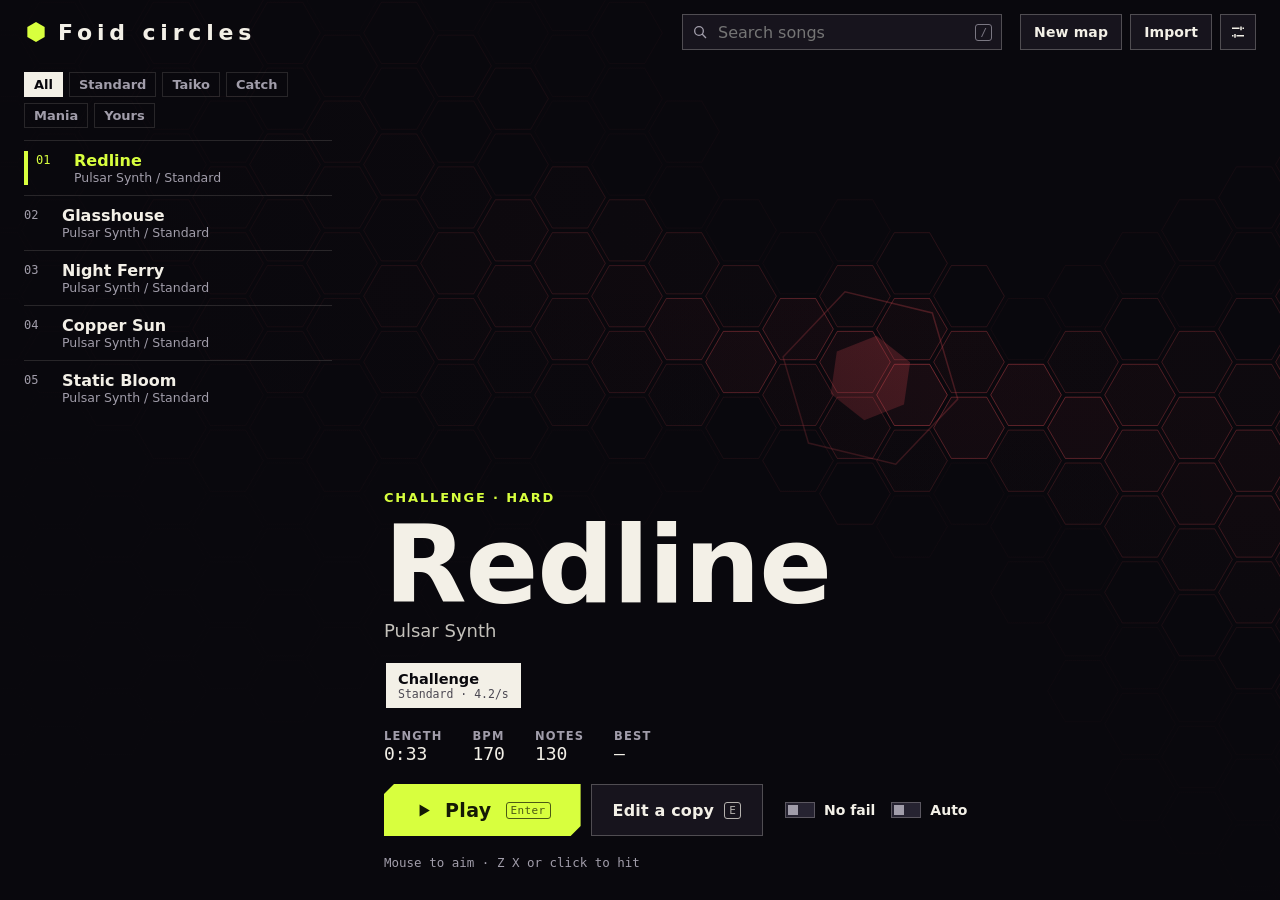
==== commit bf6d0f0b: "Add skins and mods and reduce gameplay memory use" ====
--- a/index.html
+++ b/index.html
@@ -86,6 +86,17 @@
     <label class="slide"><span class="slide-top"><span>Hit sounds</span><output id="set-sfx-val"></output></span><input type="range" id="set-sfx" min="0" max="1" step="0.05"></label>
     <label class="slide"><span class="slide-top"><span>Audio offset</span><output id="set-offset-val"></output></span><input type="range" id="set-offset" min="-150" max="150" step="5"><small>If you always hit late, raise this. If early, lower it.</small></label>
     <h3>Gameplay</h3>
+    <label class="slide">Render resolution <select id="set-render"><option value="native">Native</option><option value="1">Performance (1×)</option><option value="0.75">Performance (0.75×)</option></select><small>Lower resolution can help sustain high refresh rates.</small></label>
+    <label class="slide">Speed <select id="mod-speed"><option value="1">Normal</option><option value="0.75">Half Time</option><option value="1.5">Double Time</option><option value="2">Double Time (2×)</option></select></label>
+    <label class="slide">Difficulty <select id="mod-difficulty"><option value="">Normal</option><option value="easy">Easy</option><option value="hardRock">Hard Rock</option></select></label>
+    <label class="slide">Fail condition <select id="mod-fail"><option value="">Normal</option><option value="suddenDeath">Sudden Death</option><option value="perfect">Perfect</option></select></label>
+    <label><input type="checkbox" id="mod-hidden"> Hidden (Standard)</label>
+    <label><input type="checkbox" id="mod-flashlight"> Flashlight (Standard)</label>
+    <label><input type="checkbox" id="mod-spun-out"> Spun Out (Standard)</label>
+    <h3>Standard skins</h3>
+    <label class="slide">Skin <select id="set-skin"><option value="original">Foid</option><option value="classic">Classic</option><option value="neon">Neon</option></select></label>
+    <label class="slide">Import osu! skin (.osk) <input type="file" id="skin-import" accept=".osk"></label>
+    <output id="skin-status" role="status"></output>
     <label class="slide"><span class="slide-top"><span>Mania scroll time</span><output id="set-scroll-val"></output></span><input type="range" id="set-scroll" min="250" max="1500" step="25"><small>Lower means faster notes.</small></label>
     <h3>Controls</h3>
     <dl class="ctl">
@@ -286,13 +297,14 @@
   </div>
 </section>
 
-<script src="js/mapformat.js"></script>
+<script src="js/mapformat.js?v=lazy-maps1"></script>
 <script src="js/mapwrite.js"></script>
 <script src="js/music.js"></script>
-<script src="js/game.js"></script>
+<script src="js/game.js?v=lazy-maps1"></script>
 <script src="js/modes.js"></script>
 <script src="js/art.js"></script>
 <script src="js/editor.js"></script>
-<script src="js/app.js"></script>
+<script src="js/customize.js?v=skin3"></script>
+<script src="js/app.js?v=lazy-maps1"></script>
 </body>
 </html>
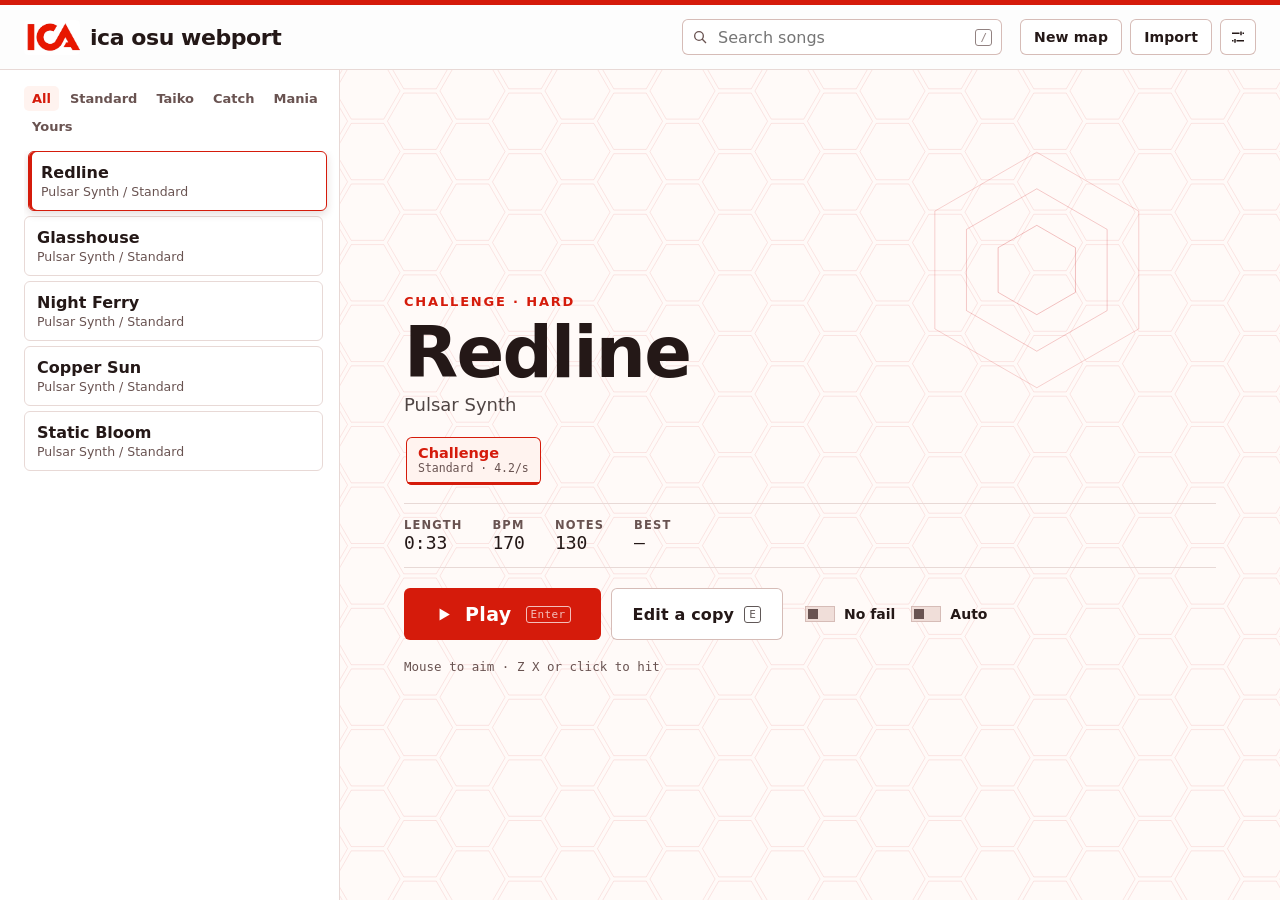
==== commit 7d902b76: "Refresh ICA osu theme and add local replays" ====
--- a/index.html
+++ b/index.html
@@ -3,12 +3,17 @@
 <head>
 <meta charset="utf-8">
 <meta name="viewport" content="width=device-width, initial-scale=1">
-<title>Foid circles</title>
-<link rel="stylesheet" href="css/style.css">
+<title>ica osu webport</title>
+<meta name="theme-color" content="#e71908">
+<link rel="icon" href="assets/ica.png" type="image/png">
+<link rel="stylesheet" href="css/style.css?v=ica6">
 </head>
 <body>
 
 <svg width="0" height="0" style="position:absolute" aria-hidden="true">
+  <filter id="ica-logo-ink" color-interpolation-filters="sRGB">
+    <feColorMatrix type="matrix" values="0 0 0 0 .91  0 0 0 0 .09  0 0 0 0 .03  0 -1.02 0 0 1"/>
+  </filter>
   <symbol id="i-hex" viewBox="0 0 24 24"><path d="M12 2l8.66 5v10L12 22l-8.66-5V7z" fill="currentColor"/></symbol>
   <symbol id="i-play" viewBox="0 0 24 24"><path d="M7 4.5v15L20 12z" fill="currentColor"/></symbol>
   <symbol id="i-pause" viewBox="0 0 24 24"><path d="M6 4.5h4.5v15H6zM13.5 4.5H18v15h-4.5z" fill="currentColor"/></symbol>
@@ -34,7 +39,7 @@
 <!-- ============ Song select ============ -->
 <section id="menu" class="screen hidden">
   <header class="topbar">
-    <div class="logo"><svg class="i"><use href="#i-hex"/></svg><span>Foid circles</span></div>
+    <div class="logo"><span class="logo-mark"><img src="assets/ica.png" alt="" width="76" height="76"></span><span>ica osu webport</span></div>
     <label class="search">
       <svg class="i" aria-hidden="true"><use href="#i-search"/></svg>
       <input id="search" type="search" placeholder="Search songs" aria-label="Search songs" autocomplete="off">
@@ -64,6 +69,7 @@
       <div class="actions">
         <button class="play" id="btn-play"><svg class="i" aria-hidden="true"><use href="#i-play"/></svg>Play<kbd>Enter</kbd></button>
         <button class="btn big" id="btn-edit"><span id="btn-edit-label">Edit</span><kbd>E</kbd></button>
+        <button class="btn big hidden" id="btn-replay">Watch saved replay</button>
         <div class="mods">
           <label class="switch"><input type="checkbox" id="mod-nofail"><span class="track"></span><span>No fail</span></label>
           <label class="switch"><input type="checkbox" id="mod-auto"><span class="track"></span><span>Auto</span></label>
@@ -81,12 +87,15 @@
       <h2>Settings</h2>
       <button class="btn" id="settings-close">Done</button>
     </div>
+    <h3>Appearance</h3>
+    <label class="slide">Theme <select id="set-theme"><option value="light">Light</option><option value="dark">Dark</option><option value="oled">OLED black</option></select></label>
     <h3>Sound</h3>
     <label class="slide"><span class="slide-top"><span>Music</span><output id="set-music-val"></output></span><input type="range" id="set-music" min="0" max="1" step="0.05"></label>
     <label class="slide"><span class="slide-top"><span>Hit sounds</span><output id="set-sfx-val"></output></span><input type="range" id="set-sfx" min="0" max="1" step="0.05"></label>
     <label class="slide"><span class="slide-top"><span>Audio offset</span><output id="set-offset-val"></output></span><input type="range" id="set-offset" min="-150" max="150" step="5"><small>If you always hit late, raise this. If early, lower it.</small></label>
     <h3>Gameplay</h3>
-    <label class="slide">Render resolution <select id="set-render"><option value="native">Native</option><option value="1">Performance (1×)</option><option value="0.75">Performance (0.75×)</option></select><small>Lower resolution can help sustain high refresh rates.</small></label>
+    <label class="slide">Render resolution <select id="set-render"><option value="native">Native</option><option value="1">Performance (1×)</option><option value="0.75">Performance (0.75×)</option></select><small>0.75× also simplifies the playfield backdrop and connectors.</small></label>
+    <label class="slide"><input type="checkbox" id="set-frame-time"> Frame-time graph <small>Shows time between frames. The yellow line marks the 4.17 ms target for 240 FPS.</small></label>
     <label class="slide">Speed <select id="mod-speed"><option value="1">Normal</option><option value="0.75">Half Time</option><option value="1.5">Double Time</option><option value="2">Double Time (2×)</option></select></label>
     <label class="slide">Difficulty <select id="mod-difficulty"><option value="">Normal</option><option value="easy">Easy</option><option value="hardRock">Hard Rock</option></select></label>
     <label class="slide">Fail condition <select id="mod-fail"><option value="">Normal</option><option value="suddenDeath">Sudden Death</option><option value="perfect">Perfect</option></select></label>
@@ -197,8 +206,11 @@
       <p class="res-timing" id="res-timing"></p>
       <div class="actions">
         <button class="play" id="res-retry"><svg class="i" aria-hidden="true"><use href="#i-play"/></svg>Play again<kbd>Enter</kbd></button>
+        <button class="btn big hidden" id="res-watch">Watch replay</button>
+        <button class="btn big hidden" id="res-save-replay" title="Keep one replay per difficulty on this browser">Save replay</button>
         <button class="btn big" id="res-back">Back to songs<kbd>Esc</kbd></button>
       </div>
+      <p class="res-timing" id="res-replay-status" role="status" hidden></p>
     </div>
   </div>
 </section>
@@ -300,11 +312,11 @@
 <script src="js/mapformat.js?v=lazy-maps1"></script>
 <script src="js/mapwrite.js"></script>
 <script src="js/music.js"></script>
-<script src="js/game.js?v=lazy-maps1"></script>
+<script src="js/game.js?v=replay1"></script>
 <script src="js/modes.js"></script>
-<script src="js/art.js"></script>
+<script src="js/art.js?v=ica6"></script>
 <script src="js/editor.js"></script>
 <script src="js/customize.js?v=skin3"></script>
-<script src="js/app.js?v=lazy-maps1"></script>
+<script src="js/app.js?v=replay1"></script>
 </body>
 </html>
--- a/css/style.css
+++ b/css/style.css
@@ -1,13 +1,26 @@
 :root {
-  --ink-0: #09080d; --ink-1: #111017; --ink-2: #1a1822; --ink-3: #262331;
-  --line: rgba(243, 240, 231, 0.13); --line-2: rgba(243, 240, 231, 0.26);
-  --bone: #f3f0e7; --mute: #a19daa; --acid: #d8ff3e; --acid-ink: #151a05;
-  --coral: #ff7a66; --teal: #5eead4; --violet: #a5b4fc; --honey: #ffd479; --red: #ff4d5e;
+  --ink-0: #fdfdfd; --ink-1: #fff; --ink-2: #fff3ef; --ink-3: #f0ded9;
+  --line: #e8d9d6; --line-2: #d6bcb7;
+  --bone: #241817; --mute: #695351; --acid: #d51b0b; --acid-ink: #fff;
+  --coral: #a62b20; --teal: #176b62; --violet: #6456a0; --honey: #875400; --red: #b92720;
+  --overlay: rgba(255, 250, 248, 0.94); --card-shadow: rgba(90, 30, 22, 0.16);
   --display: "Bahnschrift", "DIN Alternate", "Avenir Next Condensed", "Segoe UI", system-ui, sans-serif;
   --mono: "Cascadia Mono", ui-monospace, Consolas, monospace;
-  --cut: polygon(10px 0, 100% 0, 100% calc(100% - 10px), calc(100% - 10px) 100%, 0 100%, 0 10px);
   font-family: var(--display);
+  color-scheme: light;
+}
+:root:is([data-theme="dark"], [data-theme="oled"]) {
+  --ink-0: #161317; --ink-1: #211c22; --ink-2: #352328; --ink-3: #44353d;
+  --line: #40333e; --line-2: #5c4b57;
+  --bone: #fff6f5; --mute: #cfbfc6; --acid: #ff8d80; --acid-ink: #271012;
+  --coral: #ffa29a; --teal: #7ed9c5; --violet: #c7b5fc; --honey: #f8cf86; --red: #ff8a82;
+  --overlay: rgba(22, 19, 23, 0.94); --card-shadow: rgba(0, 0, 0, 0.46);
   color-scheme: dark;
+}
+:root[data-theme="oled"] {
+  --ink-0: #000; --ink-1: #000; --ink-2: #1d1014; --ink-3: #272027;
+  --line: #292329; --line-2: #54424b;
+  --overlay: rgba(0, 0, 0, 0.95);
 }
 * { box-sizing: border-box; }
 html, body { margin: 0; height: 100%; background: var(--ink-0); color: var(--bone); overflow: hidden; }
@@ -32,19 +45,19 @@
 #art { position: fixed; inset: 0; width: 100%; height: 100%; display: block; z-index: 1; }
 .screen { position: fixed; inset: 0; z-index: 2; }
 .center { display: grid; place-items: center; padding: 20px; }
-.dim { background: rgba(9, 8, 13, 0.82); }
+.dim { background: var(--overlay); }
 
 /* ---------- Controls ---------- */
 
 .btn {
   display: inline-flex; align-items: center; justify-content: center; gap: 8px;
   min-height: 36px; padding: 0 14px;
-  background: rgba(26, 24, 34, 0.82);
+  background: var(--ink-1); border-radius: 6px;
   box-shadow: inset 0 0 0 1px var(--line-2);
   font-weight: 600; font-size: 14px; letter-spacing: 0.01em;
   transition: background 0.1s, color 0.1s;
 }
-.btn:hover:not(:disabled) { background: var(--bone); color: var(--ink-0); }
+.btn:hover:not(:disabled) { background: var(--ink-2); color: var(--acid); }
 .btn.big { min-height: 52px; padding: 0 22px; font-size: 16px; }
 .btn.square { width: 36px; padding: 0; font-size: 18px; }
 .btn.wide { width: 100%; }
@@ -59,24 +72,23 @@
   min-height: 52px; padding: 0 30px;
   background: var(--acid); color: var(--acid-ink);
   font-weight: 700; font-size: 19px; letter-spacing: 0.02em;
-  clip-path: var(--cut);
+  border-radius: 6px;
   transition: background 0.1s, transform 0.08s;
 }
-.play:hover:not(:disabled) { background: #e8ff7d; }
+.play:hover:not(:disabled) { background: color-mix(in srgb, var(--acid), var(--ink-1) 13%); }
 .play:active:not(:disabled) { transform: translateY(1px); }
 .play.small { min-height: 36px; padding: 0 16px; font-size: 14px; gap: 8px; }
-.play.square { width: 44px; min-height: 44px; padding: 0; font-size: 20px; clip-path: polygon(7px 0, 100% 0, 100% calc(100% - 7px), calc(100% - 7px) 100%, 0 100%, 0 7px); }
+.play.square { width: 44px; min-height: 44px; padding: 0; font-size: 20px; }
 
 .link { color: var(--mute); font-size: 13px; text-decoration: underline; text-underline-offset: 3px; }
 .link:hover { color: var(--bone); }
 .link.armed { color: var(--red); }
 
 .chip {
-  padding: 5px 10px; font-size: 13px; font-weight: 600; color: var(--mute);
-  box-shadow: inset 0 0 0 1px var(--line);
+  padding: 5px 8px; border-radius: 5px; font-size: 13px; font-weight: 600; color: var(--mute);
 }
 .chip:hover { color: var(--bone); box-shadow: inset 0 0 0 1px var(--line-2); }
-.chip[aria-pressed="true"] { background: var(--bone); color: var(--ink-0); box-shadow: none; }
+.chip[aria-pressed="true"] { background: var(--ink-2); color: var(--acid); box-shadow: none; }
 
 .switch { display: inline-flex; align-items: center; gap: 9px; font-size: 14px; font-weight: 600; cursor: pointer; }
 .switch input { position: absolute; opacity: 0; width: 1px; height: 1px; }
@@ -109,58 +121,63 @@
 
 #menu { display: grid; grid-template-rows: auto 1fr; background: transparent; }
 body.dropping #menu { box-shadow: inset 0 0 0 3px var(--acid); }
-.topbar { display: flex; align-items: center; gap: 18px; padding: 14px 24px; }
-.logo { display: flex; align-items: center; gap: 10px; font-size: 22px; font-weight: 700; letter-spacing: 0.22em; }
-.logo .i { color: var(--acid); font-size: 24px; }
-.search { display: flex; align-items: center; gap: 8px; flex: 0 1 320px; margin-left: auto; padding: 0 10px; height: 36px; background: rgba(26, 24, 34, 0.82); box-shadow: inset 0 0 0 1px var(--line-2); color: var(--mute); }
+.topbar { display: flex; align-items: center; gap: 18px; padding: 14px 24px; background: var(--ink-0); border-top: 5px solid var(--acid); border-bottom: 1px solid var(--line); }
+.logo { display: flex; align-items: center; gap: 10px; font-size: 22px; font-weight: 700; letter-spacing: -0.02em; white-space: nowrap; }
+.logo-mark { position: relative; overflow: hidden; flex: none; width: 56px; height: 35px; border-radius: 4px; }
+.logo-mark img { position: absolute; inset: 50% auto auto 50%; transform: translate(-50%, -50%); }
+:root:is([data-theme="dark"], [data-theme="oled"]) .logo-mark img { filter: url(#ica-logo-ink); }
+.search { display: flex; align-items: center; gap: 8px; flex: 0 1 320px; margin-left: auto; padding: 0 10px; height: 36px; background: var(--ink-1); border-radius: 6px; box-shadow: inset 0 0 0 1px var(--line-2); color: var(--mute); }
 .search:focus-within { box-shadow: inset 0 0 0 2px var(--acid); }
 .search input { flex: 1; min-width: 0; background: none; border: 0; outline: 0; color: var(--bone); }
 .search input::-webkit-search-cancel-button { display: none; }
 .top-actions { display: flex; gap: 8px; }
 
 .crate { display: grid; grid-template-columns: minmax(250px, 340px) 1fr; min-height: 0; }
-.index { display: flex; flex-direction: column; min-height: 0; padding-left: 24px; }
-.filters { display: flex; flex-wrap: wrap; gap: 6px; padding: 8px 12px 12px 0; }
-#library { flex: 1; overflow-y: auto; padding-right: 8px; padding-bottom: 20px; scrollbar-width: thin; scrollbar-color: var(--ink-3) transparent; }
+.index { display: flex; flex-direction: column; min-height: 0; padding-left: 24px; background: var(--ink-1); border-right: 1px solid var(--line); }
+.filters { display: flex; flex-wrap: wrap; gap: 3px; padding: 16px 12px 12px 0; }
+#library { flex: 1; overflow-y: auto; padding-right: 16px; padding-bottom: 20px; scrollbar-width: thin; scrollbar-color: var(--ink-3) transparent; }
 .none { color: var(--mute); padding: 16px 0; font-size: 14px; }
 
 .song {
-  display: grid; grid-template-columns: 30px 1fr; column-gap: 8px; width: 100%; text-align: left;
-  padding: 10px 10px 10px 0; border-top: 1px solid var(--line); position: relative;
-  transition: padding 0.12s;
-}
-.song .num { grid-row: 1 / 3; font: 500 12px/1.6 var(--mono); color: var(--mute); }
+  display: grid; gap: 2px; width: 100%; text-align: left;
+  padding: 11px 12px; border-radius: 6px; margin-bottom: 5px;
+  background: var(--ink-1);
+  border: 1px solid var(--line);
+  transition: transform 0.12s, box-shadow 0.12s;
+}
 .song-title { font-size: 16px; font-weight: 600; overflow: hidden; text-overflow: ellipsis; white-space: nowrap; }
 .song-sub { font-size: 12.5px; color: var(--mute); overflow: hidden; text-overflow: ellipsis; white-space: nowrap; }
-.song:hover .song-title { color: var(--acid); }
-.song[aria-current="true"] { padding-left: 12px; }
-.song[aria-current="true"]::before { content: ""; position: absolute; left: 0; top: 10px; bottom: 10px; width: 4px; background: var(--acid); }
-.song[aria-current="true"] .num, .song[aria-current="true"] .song-title { color: var(--acid); }
-
-.hero { display: flex; flex-direction: column; justify-content: flex-end; padding: 16px 40px 28px 44px; min-width: 0; overflow-y: auto; }
+.song:hover { border-color: var(--line-2); }
+.song[aria-current="true"] {
+  border-color: var(--acid);
+  box-shadow: inset 3px 0 var(--acid), 0 3px 9px var(--card-shadow);
+  transform: translateX(4px);
+}
+@media (prefers-reduced-motion: reduce) { .song { transition: none; } }
+
+.hero { display: flex; flex-direction: column; justify-content: safe center; padding: 32px clamp(24px, 5vw, 72px); min-width: 0; overflow-y: auto; }
 .hero.blank > * { visibility: hidden; }
-#notice { background: #2b0f14; box-shadow: inset 0 0 0 1px var(--red); color: #ffd1d6; padding: 10px 14px; margin-bottom: auto; font-size: 14px; overflow-wrap: anywhere; }
+#notice { background: var(--ink-2); box-shadow: inset 0 0 0 1px var(--red); color: var(--red); padding: 10px 14px; margin-bottom: 16px; font-size: 14px; overflow-wrap: anywhere; }
 .kicker { color: var(--acid); font-size: 13px; font-weight: 600; letter-spacing: 0.14em; text-transform: uppercase; overflow-wrap: anywhere; }
 #hero-title {
-  font-size: min(calc(150vw / var(--len, 10)), clamp(46px, 8.4vw, 124px));
-  font-stretch: condensed; line-height: 0.96; font-weight: 700; letter-spacing: -0.012em;
+  font-size: min(calc(150vw / var(--len, 10)), clamp(38px, 5.5vw, 76px));
+  font-stretch: condensed; line-height: 1.05; font-weight: 700; letter-spacing: -0.025em;
   margin: 8px 0 4px; overflow-wrap: anywhere;
 }
 .artist { font-size: 18px; color: var(--bone); opacity: 0.8; overflow-wrap: anywhere; }
 
-.diffs { display: flex; flex-wrap: wrap; gap: 6px; margin: 20px 0 16px; max-height: 148px; overflow-y: auto; padding: 2px; scrollbar-width: thin; scrollbar-color: var(--ink-3) transparent; }
-.diff { position: relative; display: flex; flex-direction: column; align-items: flex-start; min-width: 118px; max-width: 240px; padding: 8px 12px 10px; background: rgba(17, 16, 23, 0.82); box-shadow: inset 0 0 0 1px var(--line-2); text-align: left; }
+.diffs { display: flex; flex-wrap: wrap; flex-shrink: 0; gap: 6px; margin: 20px 0 16px; max-height: 172px; overflow-y: auto; padding: 2px; scrollbar-width: thin; scrollbar-color: var(--ink-3) transparent; }
+.diff { position: relative; display: flex; flex-direction: column; align-items: flex-start; min-width: 118px; max-width: 240px; padding: 8px 12px 10px; background: var(--ink-1); border-radius: 6px; overflow: hidden; box-shadow: inset 0 0 0 1px var(--line-2); text-align: left; }
 .diff:hover { box-shadow: inset 0 0 0 1px var(--bone); }
 .diff-name { font-weight: 700; font-size: 14.5px; max-width: 100%; overflow: hidden; text-overflow: ellipsis; white-space: nowrap; }
 .diff-sub { font: 500 11.5px var(--mono); color: var(--mute); }
 .diff-bar { position: absolute; left: 0; bottom: 0; height: 3px; width: var(--fill); background: var(--acid); }
-.diff[aria-checked="true"] { background: var(--bone); color: var(--ink-0); box-shadow: none; }
-.diff[aria-checked="true"] .diff-sub { color: #4b4852; }
-.diff[aria-checked="true"] .diff-bar { background: var(--ink-0); }
+.diff[aria-checked="true"] { background: var(--ink-2); color: var(--acid); box-shadow: inset 0 0 0 1px var(--acid); }
 
 .facts { display: flex; flex-wrap: wrap; gap: 8px 30px; margin-bottom: 20px; }
 .facts dt { font-size: 11.5px; color: var(--mute); font-weight: 600; letter-spacing: 0.1em; text-transform: uppercase; }
 .facts dd { font: 500 18px var(--mono); }
+.hero .facts { padding: 14px 0; border-block: 1px solid var(--line); }
 .actions { display: flex; flex-wrap: wrap; align-items: center; gap: 10px; }
 .mods { display: flex; gap: 16px; margin-left: 12px; }
 .hero-foot { display: flex; justify-content: space-between; align-items: center; gap: 12px; margin-top: 16px; min-height: 20px; }
@@ -182,7 +199,7 @@
 .ctl.two { display: grid; grid-template-columns: 1fr 1fr; column-gap: 28px; }
 .ctl.two div { grid-template-columns: 1fr auto; }
 
-.modal { position: absolute; inset: 0; z-index: 5; display: grid; place-items: center; padding: 20px; background: rgba(9, 8, 13, 0.78); overflow-y: auto; }
+.modal { position: absolute; inset: 0; z-index: 5; display: grid; place-items: center; padding: 20px; background: rgba(36, 24, 23, 0.35); overflow-y: auto; }
 .sheet { width: min(640px, 100%); background: var(--ink-1); box-shadow: inset 0 0 0 1px var(--line-2); padding: 24px 26px; }
 .sheet h2 { font-size: 26px; margin-bottom: 16px; }
 .sheet-row { margin-bottom: 16px; }
@@ -197,14 +214,14 @@
 .modes b { display: block; font-size: 15px; }
 .modes small { font-size: 12px; color: var(--mute); }
 .modes button[aria-pressed="true"] { background: var(--acid); color: var(--acid-ink); box-shadow: none; }
-.modes button[aria-pressed="true"] small { color: #3e4a10; }
-.sheet-error { color: #ffc2c8; font-size: 14px; margin-bottom: 12px; }
+.modes button[aria-pressed="true"] small { color: var(--acid-ink); }
+.sheet-error { color: var(--red); font-size: 14px; margin-bottom: 12px; }
 .sheet-foot { display: flex; justify-content: flex-end; align-items: center; gap: 10px; margin-top: 8px; }
 .sheet-need { margin-right: auto; color: var(--mute); font-size: 13px; }
 
 /* ---------- Loading, pause, results ---------- */
 
-.loader { display: flex; flex-direction: column; align-items: center; gap: 16px; font-size: 18px; color: var(--bone); text-align: center; }
+.loader { display: flex; flex-direction: column; align-items: center; gap: 16px; padding: 24px; border-radius: 8px; background: var(--ink-1); font-size: 18px; color: var(--bone); text-align: center; }
 .spinner { font-size: 42px; color: var(--acid); animation: beat 0.9s ease-in-out infinite; }
 @keyframes beat { 0%, 100% { transform: scale(0.72) rotate(0); opacity: 0.6; } 50% { transform: scale(1) rotate(60deg); opacity: 1; } }
 @media (prefers-reduced-motion: reduce) { .spinner { animation: none; } }
@@ -214,10 +231,10 @@
 .stack { display: grid; gap: 8px; }
 .stack > * { width: 100%; }
 
-.results { display: flex; align-items: center; gap: 48px; width: min(860px, 100%); max-height: 100%; overflow-y: auto; }
+.results { display: flex; align-items: center; gap: 48px; width: min(860px, 100%); max-height: 100%; overflow-y: auto; padding: clamp(16px, 4vw, 32px); border-radius: 8px; background: var(--ink-1); }
 .grade { position: relative; width: min(30vw, 270px); min-width: 150px; aspect-ratio: 1; flex: none; display: grid; place-items: center; color: var(--acid); }
 .grade svg { position: absolute; inset: 0; width: 100%; height: 100%; }
-.grade path { fill: rgba(216, 255, 62, 0.08); stroke: currentColor; stroke-width: 1.6; }
+.grade path { fill: rgba(213, 27, 11, 0.08); stroke: currentColor; stroke-width: 1.6; }
 .grade span { position: relative; font-size: min(14vw, 130px); font-weight: 700; font-stretch: condensed; line-height: 1; }
 .grade[data-grade=A], .grade[data-grade=B] { color: var(--teal); }
 .grade[data-grade=C] { color: var(--honey); }
@@ -279,9 +296,9 @@
 
 .ed-stage { grid-area: stage; position: relative; min-width: 0; min-height: 0; overflow: hidden; }
 #ed-canvas { position: absolute; inset: 0; width: 100%; height: 100%; display: block; touch-action: none; cursor: crosshair; }
-.ed-hint { position: absolute; left: 10px; right: 10px; top: 8px; font-size: 13px; color: var(--bone); opacity: 0.82; pointer-events: none; text-shadow: 0 1px 4px #000; }
+.ed-hint { position: absolute; left: 10px; right: 10px; top: 8px; font-size: 13px; color: #fff; opacity: 0.82; pointer-events: none; text-shadow: 0 1px 4px #000; }
 .ed-rec { position: absolute; left: 50%; bottom: 10px; transform: translateX(-50%); background: var(--red); color: #1c0408; font-weight: 700; font-size: 13px; padding: 6px 12px; white-space: nowrap; pointer-events: none; }
-.ed-empty { position: absolute; left: 50%; bottom: 12px; transform: translateX(-50%); width: min(420px, 88%); padding: 18px 20px; background: rgba(17, 16, 23, 0.92); box-shadow: inset 0 0 0 1px var(--line-2); pointer-events: none; }
+.ed-empty { position: absolute; left: 50%; bottom: 12px; transform: translateX(-50%); width: min(420px, 88%); padding: 18px 20px; background: var(--ink-1); box-shadow: inset 0 0 0 1px var(--line-2); pointer-events: none; }
 .ed-empty h3 { font-size: 18px; margin-bottom: 8px; }
 .ed-empty ol { list-style: decimal; padding-left: 20px; font-size: 14px; line-height: 1.5; }
 .ed-empty li { margin-bottom: 4px; }
@@ -346,10 +363,11 @@
 }
 @media (max-width: 760px) {
   .topbar { flex-wrap: wrap; padding: 10px 14px; gap: 10px; }
+  .logo { font-size: 18px; }
   .search { order: 3; flex: 1 1 100%; margin: 0; }
   .top-actions { margin-left: auto; }
   .crate { grid-template-columns: 1fr; grid-template-rows: minmax(0, 1fr) minmax(0, 1fr); overflow: hidden; }
-  .hero { order: -1; padding: 8px 14px 12px; }
+  .hero { order: -1; justify-content: flex-start; padding: 16px 14px; }
   .index { padding: 0 14px; border-top: 1px solid var(--line); }
   .mods { margin-left: 0; }
   .results { flex-direction: column; align-items: flex-start; gap: 16px; }
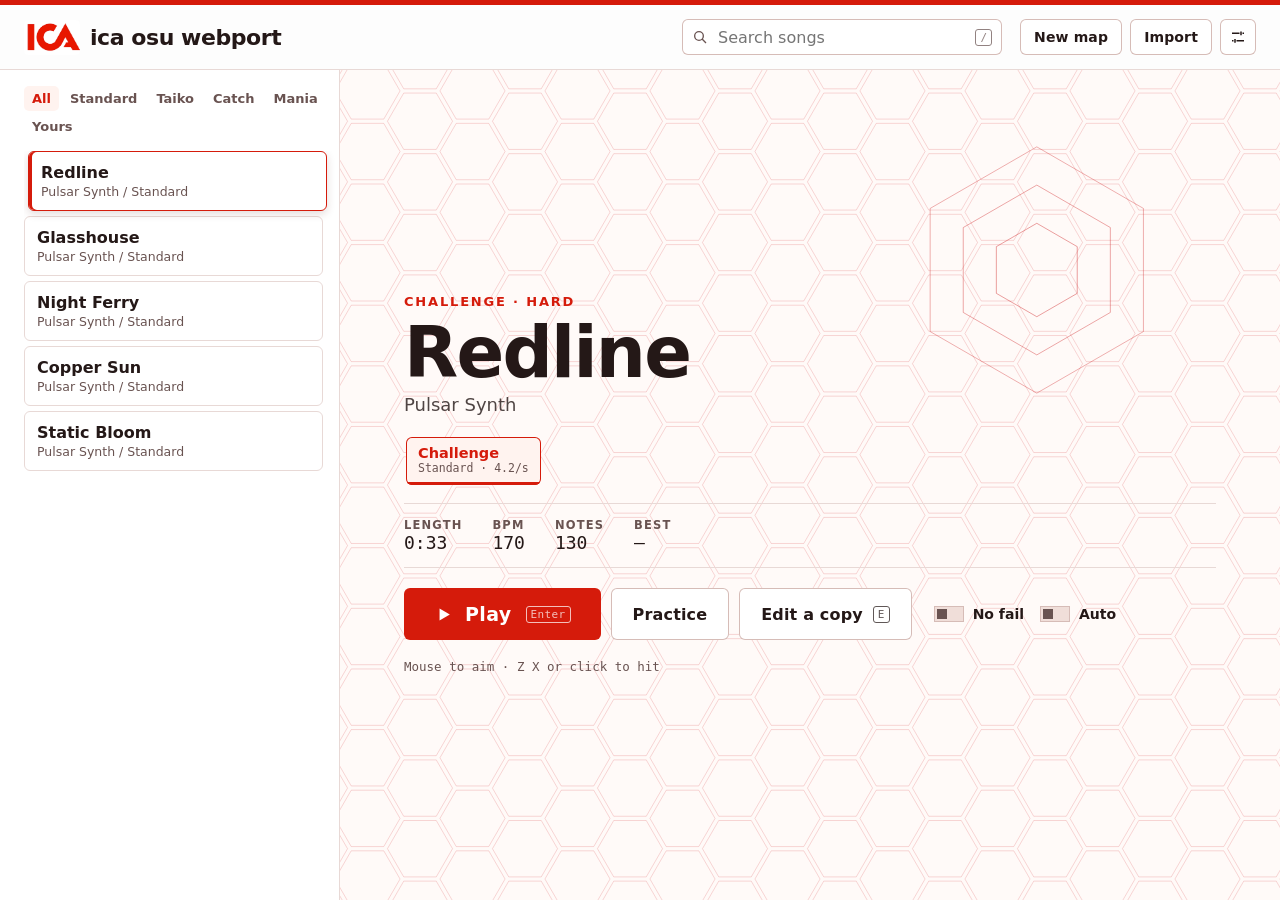
==== commit dbaffcd2: "Add web practice loops and improve imported osu skins" ====
--- a/index.html
+++ b/index.html
@@ -6,7 +6,7 @@
 <title>ica osu webport</title>
 <meta name="theme-color" content="#e71908">
 <link rel="icon" href="assets/ica.png" type="image/png">
-<link rel="stylesheet" href="css/style.css?v=ica6">
+<link rel="stylesheet" href="css/style.css?v=practice1">
 </head>
 <body>
 
@@ -68,6 +68,7 @@
       <dl class="facts" id="hero-facts"></dl>
       <div class="actions">
         <button class="play" id="btn-play"><svg class="i" aria-hidden="true"><use href="#i-play"/></svg>Play<kbd>Enter</kbd></button>
+        <button class="btn big" id="btn-practice">Practice</button>
         <button class="btn big" id="btn-edit"><span id="btn-edit-label">Edit</span><kbd>E</kbd></button>
         <button class="btn big hidden" id="btn-replay">Watch saved replay</button>
         <div class="mods">
@@ -92,9 +93,14 @@
     <h3>Sound</h3>
     <label class="slide"><span class="slide-top"><span>Music</span><output id="set-music-val"></output></span><input type="range" id="set-music" min="0" max="1" step="0.05"></label>
     <label class="slide"><span class="slide-top"><span>Hit sounds</span><output id="set-sfx-val"></output></span><input type="range" id="set-sfx" min="0" max="1" step="0.05"></label>
+    <label class="slide hidden"><input type="checkbox" id="set-wallpaper-sound"> Wallpaper sound <kbd>Ctrl+Alt+M</kbd></label>
     <label class="slide"><span class="slide-top"><span>Audio offset</span><output id="set-offset-val"></output></span><input type="range" id="set-offset" min="-150" max="150" step="5"><small>If you always hit late, raise this. If early, lower it.</small></label>
     <h3>Gameplay</h3>
     <label class="slide">Render resolution <select id="set-render"><option value="native">Native</option><option value="1">Performance (1×)</option><option value="0.75">Performance (0.75×)</option></select><small>0.75× also simplifies the playfield backdrop and connectors.</small></label>
+    <div id="wallpaper-display" class="hidden">
+      <label class="slide"><span class="slide-top"><span>Wallpaper playfield size</span><output id="set-wallpaper-size-val"></output></span><input type="range" id="set-wallpaper-size" min="0.4" max="1.2" step="0.05"><small>Lower this to give notes more room around the edges.</small></label>
+      <label class="slide">Wallpaper resolution <select id="set-wallpaper-render"><option value="0.75">Performance (75%)</option><option value="1">Native (100%)</option><option value="1.25">Sharp (125%)</option><option value="1.5">Sharp (150%)</option></select><small>Higher resolution can lower FPS.</small></label>
+    </div>
     <label class="slide"><input type="checkbox" id="set-frame-time"> Frame-time graph <small>Shows time between frames. The yellow line marks the 4.17 ms target for 240 FPS.</small></label>
     <label class="slide">Speed <select id="mod-speed"><option value="1">Normal</option><option value="0.75">Half Time</option><option value="1.5">Double Time</option><option value="2">Double Time (2×)</option></select></label>
     <label class="slide">Difficulty <select id="mod-difficulty"><option value="">Normal</option><option value="easy">Easy</option><option value="hardRock">Hard Rock</option></select></label>
@@ -117,6 +123,23 @@
     </dl>
   </aside>
 
+  <dialog class="sheet" id="practice-dialog" aria-labelledby="practice-title">
+    <form id="practice-form">
+      <h2 id="practice-title">Practice a section</h2>
+      <div class="sheet-grid">
+        <label class="slide">Start (seconds)<input id="practice-start" type="number" min="0" step="0.001" required></label>
+        <label class="slide">End (seconds)<input id="practice-end" type="number" min="0.001" step="0.001" required></label>
+        <label class="slide">Speed <select id="practice-speed"><option value="0.5">50%</option><option value="0.75" selected>75%</option><option value="1">100%</option></select></label>
+      </div>
+      <label><input id="practice-auto" type="checkbox"> Autoplay</label>
+      <p class="sheet-error" id="practice-error" role="alert"></p>
+      <div class="sheet-foot">
+        <span class="sheet-need"><kbd>R</kbd> Restart loop</span>
+        <button class="btn" id="practice-cancel" type="button">Cancel</button>
+        <button class="play" type="submit">Start loop</button>
+      </div>
+    </form>
+  </dialog>
   <section id="newmap" class="modal hidden" role="dialog" aria-modal="true" aria-labelledby="nm-heading">
     <form class="sheet" id="newmap-form">
       <h2 id="nm-heading">New map</h2>
@@ -312,11 +335,11 @@
 <script src="js/mapformat.js?v=lazy-maps1"></script>
 <script src="js/mapwrite.js"></script>
 <script src="js/music.js"></script>
-<script src="js/game.js?v=replay1"></script>
+<script src="js/game.js?v=practice1"></script>
 <script src="js/modes.js"></script>
-<script src="js/art.js?v=ica6"></script>
+<script src="js/art.js?v=desktop1"></script>
 <script src="js/editor.js"></script>
-<script src="js/customize.js?v=skin3"></script>
-<script src="js/app.js?v=replay1"></script>
+<script src="js/customize.js?v=custom-skins1"></script>
+<script src="js/app.js?v=practice1"></script>
 </body>
 </html>
--- a/css/style.css
+++ b/css/style.css
@@ -43,6 +43,7 @@
 #stage { position: fixed; inset: 0; width: 100%; height: 100%; display: block; touch-action: none; }
 #stage.live { cursor: none; }
 #art { position: fixed; inset: 0; width: 100%; height: 100%; display: block; z-index: 1; }
+.wallpaper .screen { visibility: hidden; }
 .screen { position: fixed; inset: 0; z-index: 2; }
 .center { display: grid; place-items: center; padding: 20px; }
 .dim { background: var(--overlay); }
@@ -202,6 +203,10 @@
 .modal { position: absolute; inset: 0; z-index: 5; display: grid; place-items: center; padding: 20px; background: rgba(36, 24, 23, 0.35); overflow-y: auto; }
 .sheet { width: min(640px, 100%); background: var(--ink-1); box-shadow: inset 0 0 0 1px var(--line-2); padding: 24px 26px; }
 .sheet h2 { font-size: 26px; margin-bottom: 16px; }
+#practice-dialog { border: 0; color: var(--bone); max-width: calc(100% - 24px); }
+#practice-dialog::backdrop { background: #0008; }
+#practice-dialog input[type="number"] { display: block; width: 100%; }
+#practice-error:empty { display: none; }
 .sheet-row { margin-bottom: 16px; }
 .sheet-label { display: block; font-size: 13px; color: var(--mute); font-weight: 600; margin-bottom: 6px; }
 .sheet-or { display: block; font-size: 12.5px; color: var(--mute); margin: 8px 0 6px; }
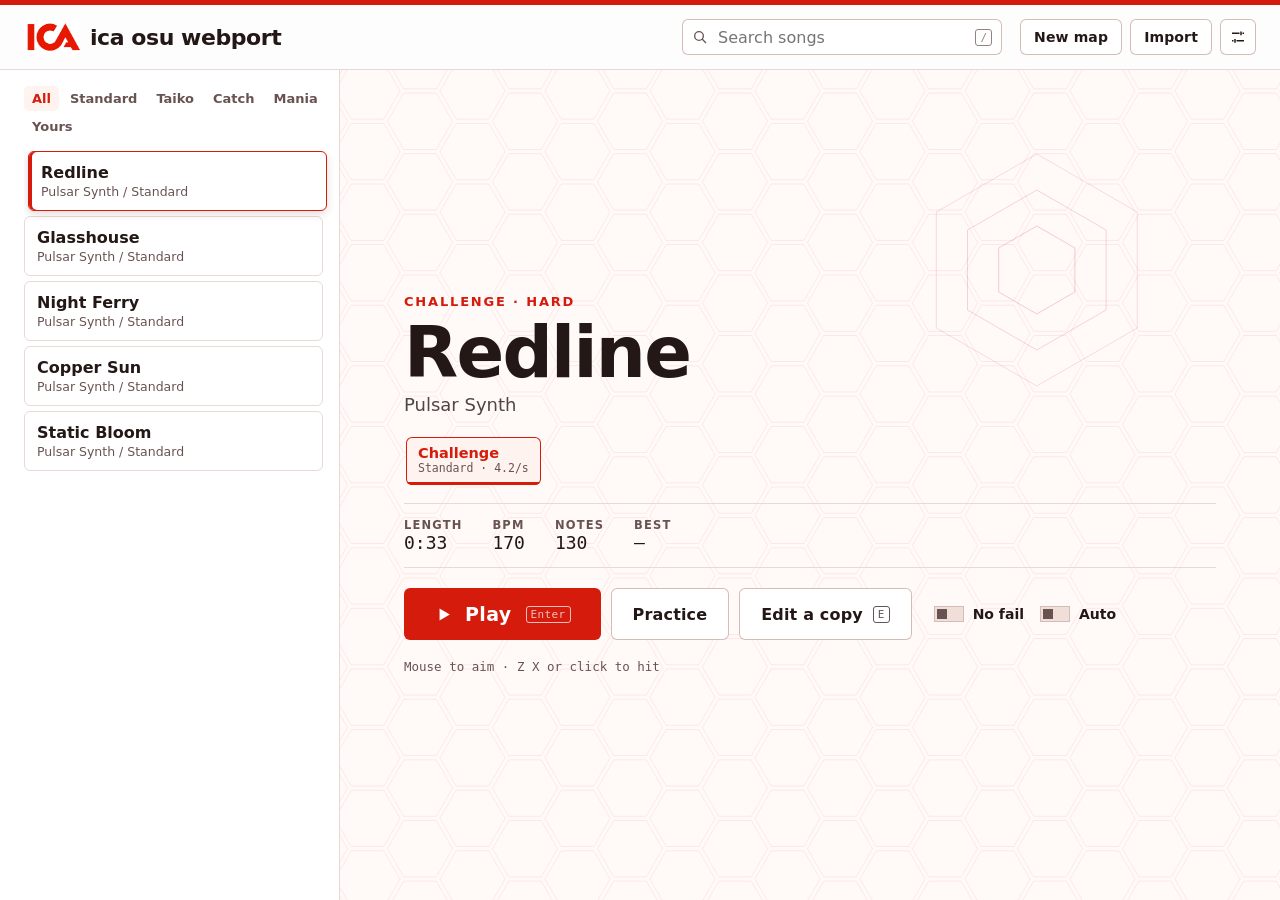
==== commit 05efc2b4: "Use osu legacy hitsound samples in Standard gameplay" ====
--- a/index.html
+++ b/index.html
@@ -332,14 +332,14 @@
   </div>
 </section>
 
-<script src="js/mapformat.js?v=lazy-maps1"></script>
+<script src="js/mapformat.js?v=hitsounds1"></script>
 <script src="js/mapwrite.js"></script>
 <script src="js/music.js"></script>
-<script src="js/game.js?v=practice1"></script>
+<script src="js/game.js?v=hitsounds1"></script>
 <script src="js/modes.js"></script>
 <script src="js/art.js?v=desktop1"></script>
 <script src="js/editor.js"></script>
 <script src="js/customize.js?v=custom-skins1"></script>
-<script src="js/app.js?v=practice1"></script>
+<script src="js/app.js?v=hitsounds1"></script>
 </body>
 </html>
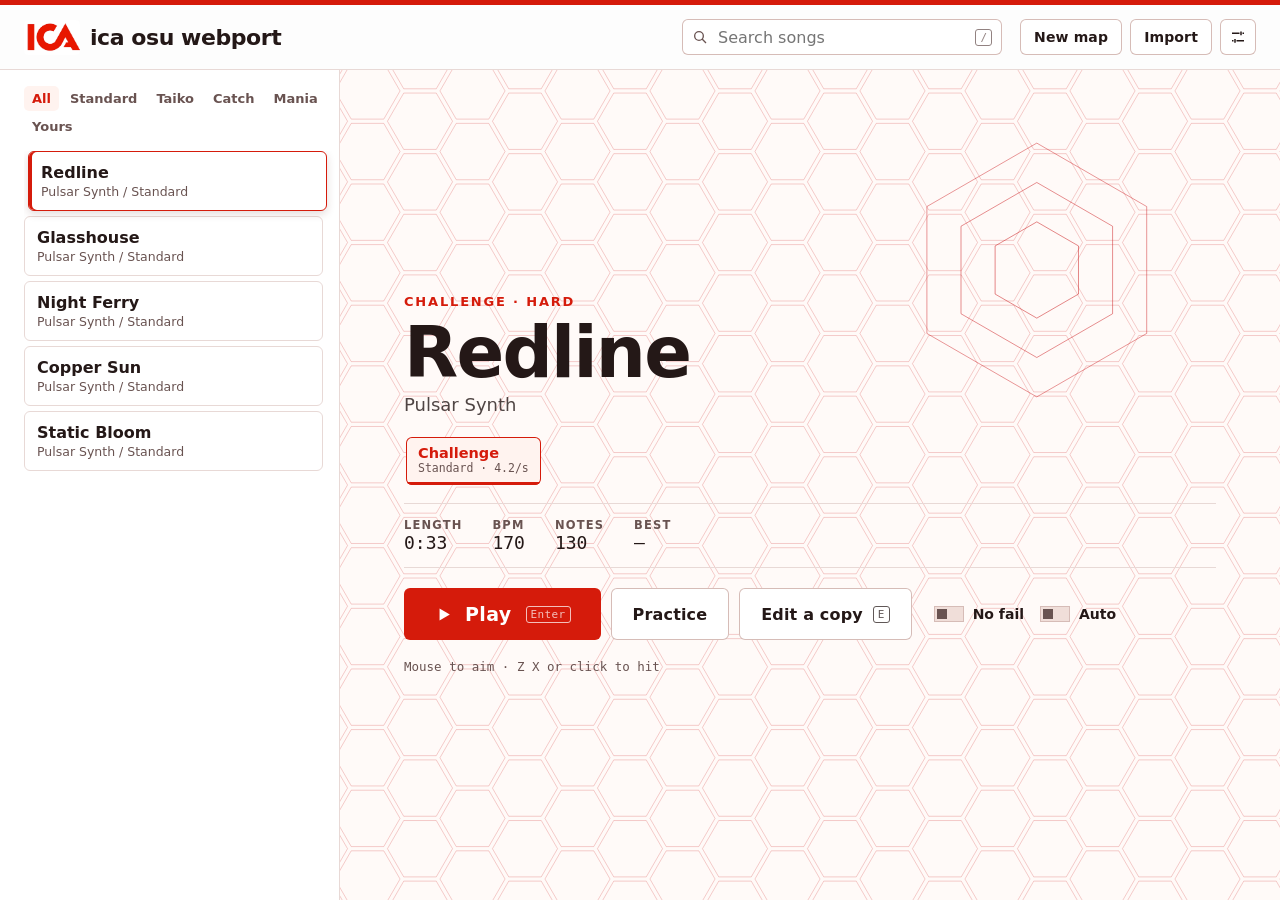
==== commit dd63850f: "Use osu lazer Argon hitsounds" ====
--- a/index.html
+++ b/index.html
@@ -340,6 +340,6 @@
 <script src="js/art.js?v=desktop1"></script>
 <script src="js/editor.js"></script>
 <script src="js/customize.js?v=custom-skins1"></script>
-<script src="js/app.js?v=hitsounds1"></script>
+<script src="js/app.js?v=argon1"></script>
 </body>
 </html>
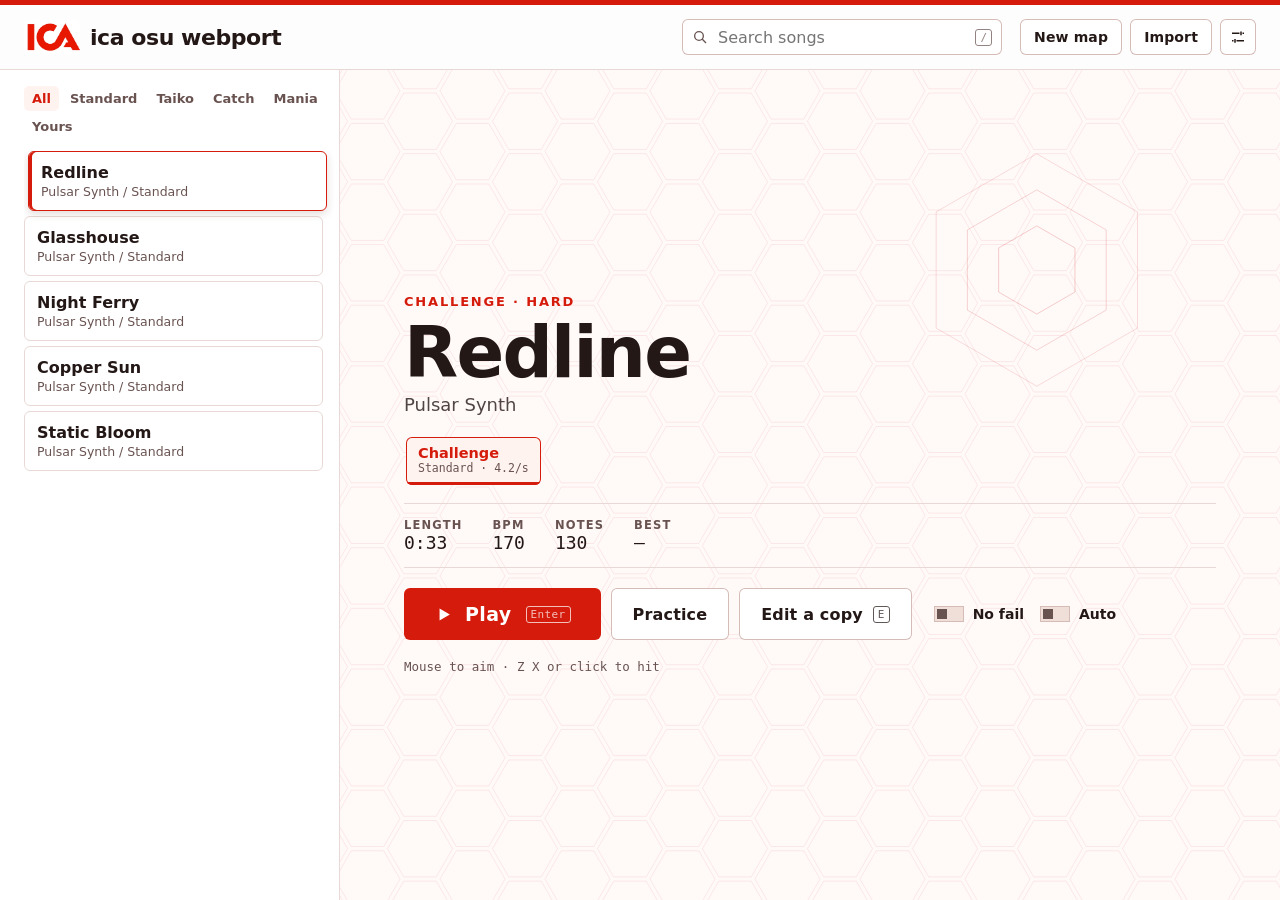
==== commit 280c5cc2: "Default web hitsounds to the clean Argon tap" ====
--- a/index.html
+++ b/index.html
@@ -93,6 +93,7 @@
     <h3>Sound</h3>
     <label class="slide"><span class="slide-top"><span>Music</span><output id="set-music-val"></output></span><input type="range" id="set-music" min="0" max="1" step="0.05"></label>
     <label class="slide"><span class="slide-top"><span>Hit sounds</span><output id="set-sfx-val"></output></span><input type="range" id="set-sfx" min="0" max="1" step="0.05"></label>
+    <label class="slide">Standard hit sounds <select id="set-hit-sounds"><option value="argon">Argon tap</option><option value="beatmap">Follow beatmap</option></select><small>Argon tap plays the same click on every hit. Follow beatmap enables drum sets and added sounds.</small></label>
     <label class="slide hidden"><input type="checkbox" id="set-wallpaper-sound"> Wallpaper sound <kbd>Ctrl+Alt+M</kbd></label>
     <label class="slide"><span class="slide-top"><span>Audio offset</span><output id="set-offset-val"></output></span><input type="range" id="set-offset" min="-150" max="150" step="5"><small>If you always hit late, raise this. If early, lower it.</small></label>
     <h3>Gameplay</h3>
@@ -335,11 +336,11 @@
 <script src="js/mapformat.js?v=hitsounds1"></script>
 <script src="js/mapwrite.js"></script>
 <script src="js/music.js"></script>
-<script src="js/game.js?v=hitsounds1"></script>
+<script src="js/game.js?v=argon2"></script>
 <script src="js/modes.js"></script>
 <script src="js/art.js?v=desktop1"></script>
 <script src="js/editor.js"></script>
 <script src="js/customize.js?v=custom-skins1"></script>
-<script src="js/app.js?v=argon1"></script>
+<script src="js/app.js?v=argon2"></script>
 </body>
 </html>
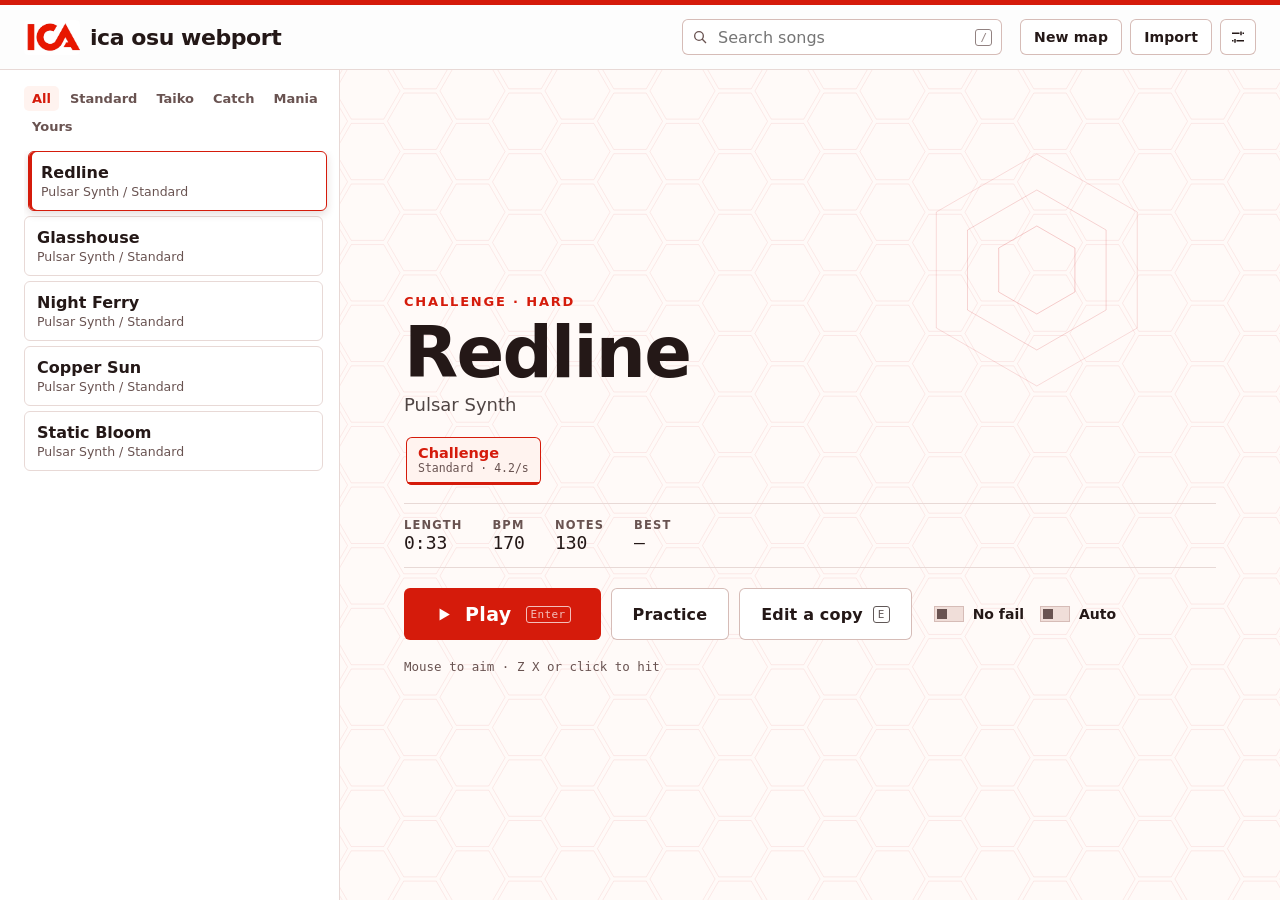
==== commit 6760ea74: "Use supplied MP3 for the default Standard hit sound" ====
--- a/index.html
+++ b/index.html
@@ -93,7 +93,7 @@
     <h3>Sound</h3>
     <label class="slide"><span class="slide-top"><span>Music</span><output id="set-music-val"></output></span><input type="range" id="set-music" min="0" max="1" step="0.05"></label>
     <label class="slide"><span class="slide-top"><span>Hit sounds</span><output id="set-sfx-val"></output></span><input type="range" id="set-sfx" min="0" max="1" step="0.05"></label>
-    <label class="slide">Standard hit sounds <select id="set-hit-sounds"><option value="argon">Argon tap</option><option value="beatmap">Follow beatmap</option></select><small>Argon tap plays the same click on every hit. Follow beatmap enables drum sets and added sounds.</small></label>
+    <label class="slide">Standard hit sounds <select id="set-hit-sounds"><option value="argon">osu! tap</option><option value="beatmap">Follow beatmap</option></select><small>osu! tap plays the same sample on every hit. Follow beatmap enables drum sets and added sounds.</small></label>
     <label class="slide hidden"><input type="checkbox" id="set-wallpaper-sound"> Wallpaper sound <kbd>Ctrl+Alt+M</kbd></label>
     <label class="slide"><span class="slide-top"><span>Audio offset</span><output id="set-offset-val"></output></span><input type="range" id="set-offset" min="-150" max="150" step="5"><small>If you always hit late, raise this. If early, lower it.</small></label>
     <h3>Gameplay</h3>
@@ -336,11 +336,11 @@
 <script src="js/mapformat.js?v=hitsounds1"></script>
 <script src="js/mapwrite.js"></script>
 <script src="js/music.js"></script>
-<script src="js/game.js?v=argon2"></script>
+<script src="js/game.js?v=tap1"></script>
 <script src="js/modes.js"></script>
 <script src="js/art.js?v=desktop1"></script>
 <script src="js/editor.js"></script>
 <script src="js/customize.js?v=custom-skins1"></script>
-<script src="js/app.js?v=argon2"></script>
+<script src="js/app.js?v=tap1"></script>
 </body>
 </html>
